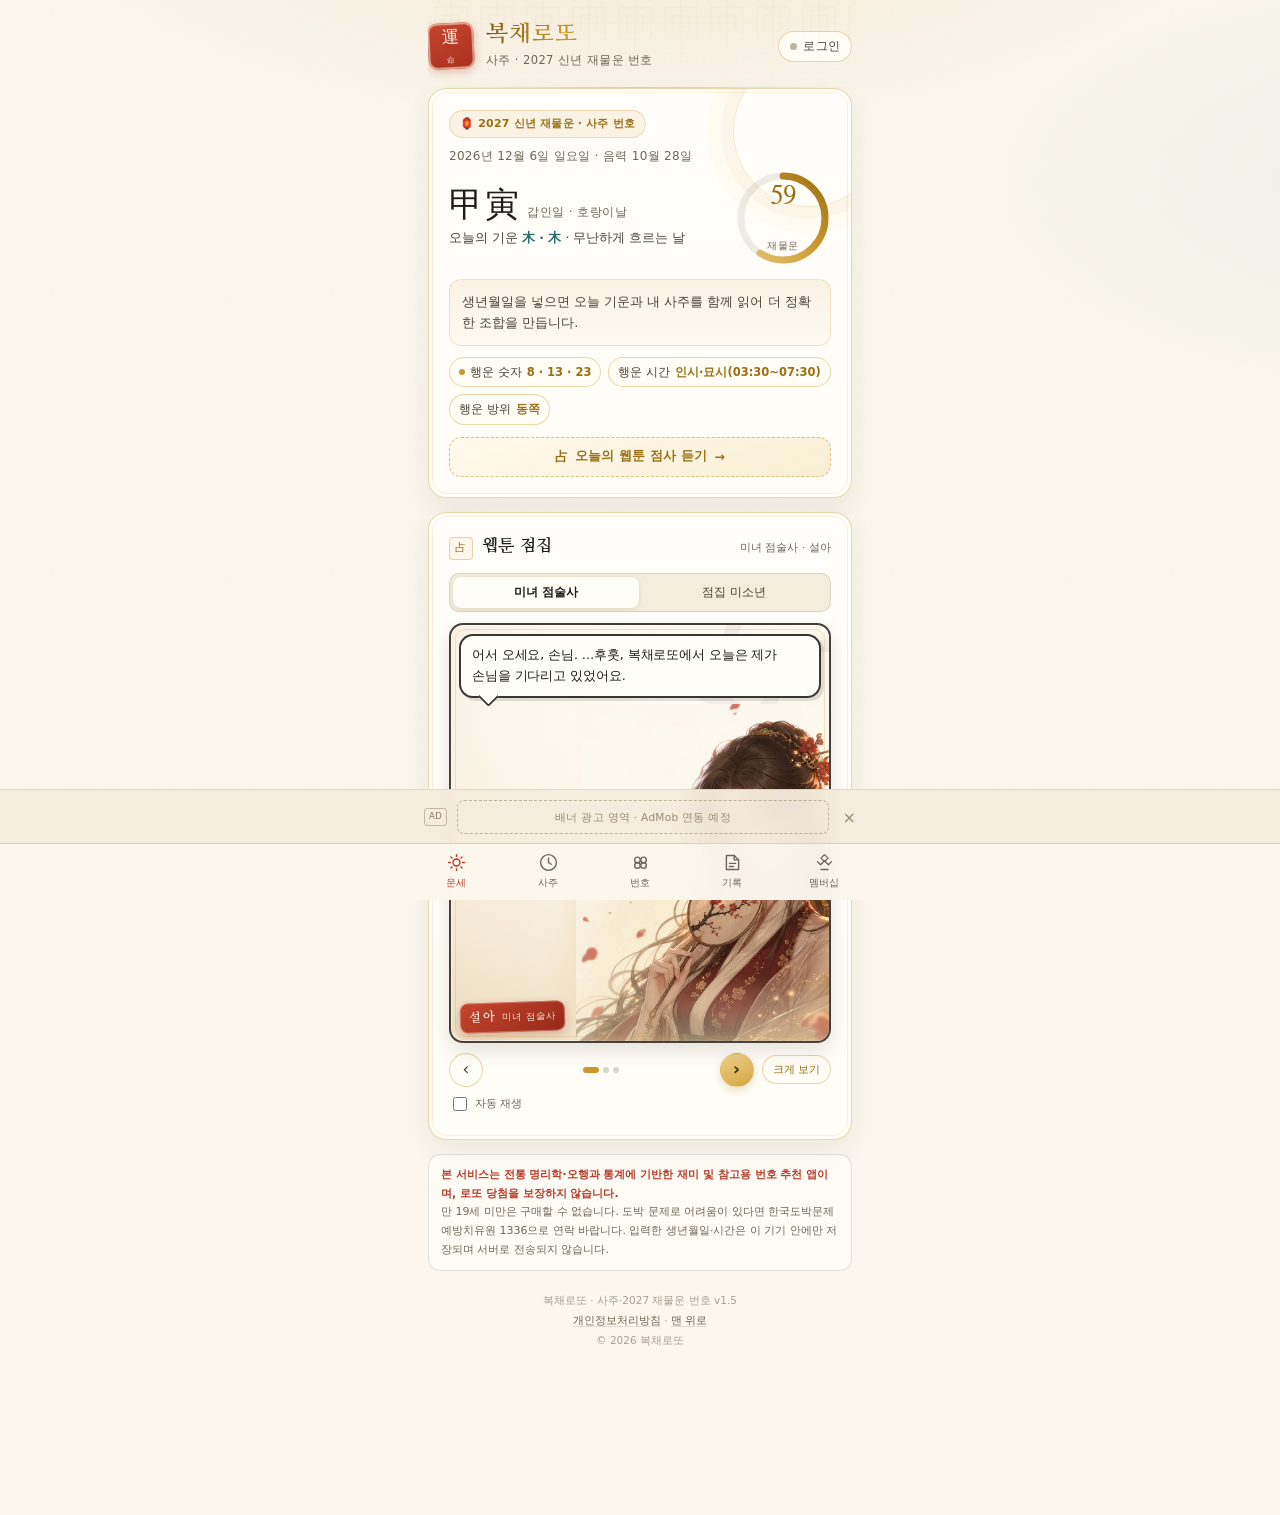
==== index.html @ 8d4333d8 "feat(ui): 카테고리 탭형 화면 전환으로 세로 길이 압축 — 사주 4분할·번호 3분할·멤버십 5분할, 자원 v15 - 하단 내비 5개 화면(운세·사주·번호·기록·멤버십)을 실" ====
<!doctype html>
<html lang="ko">
<head>
<meta charset="utf-8" />
<meta name="viewport" content="width=device-width, initial-scale=1, viewport-fit=cover" />
<meta name="theme-color" content="#1E1B18" />
<meta name="description" content="복채로또 - 사주와 2027 신년 재물운으로 로또 6/45 번호를 고르는 앱. 생년월일만 넣으면 웹툰 점술사가 오늘의 기운과 2027 정미년 재물운을 내 사주에 맞춰 풀어 주고, 무료로 시작해 월간·연간·VIP 멤버십으로 광고 없이 매일 황금 5조합과 심층 사주 리포트를 받아 볼 수 있습니다." />
<meta name="robots" content="index,follow" />
<meta property="og:title" content="복채로또 - 사주·2027 재물운 번호" />
<meta property="og:description" content="2027 신년 재물운과 내 사주로 고르는 6/45. 번호마다 이유가 있습니다." />
<meta property="og:type" content="website" />
<meta property="og:image" content="./icon-512.png" />
<title>복채로또 - 사주·2027 재물운 번호</title>
<link rel="manifest" href="./manifest.json" />
<link rel="icon" type="image/png" sizes="32x32" href="./favicon-32.png" />
<link rel="apple-touch-icon" href="./apple-touch-icon.png" />
<link rel="preconnect" href="https://fonts.googleapis.com" />
<link rel="preconnect" href="https://fonts.gstatic.com" crossorigin />
<link href="https://fonts.googleapis.com/css2?family=Nanum+Myeongjo:wght@400;700;800&family=Gowun+Batang:wght@400;700&display=swap" rel="stylesheet" />
<link rel="stylesheet" href="style.css?v=15" />
<link rel="stylesheet" href="webtoon.css?v=15" />
<style>
/* 인트로 스플래시 — 외부 CSS를 기다리지 않고 첫 페인트부터 화면을 덮도록 하는 최소 스타일 */
html.splashing { background-color: #100E0C; }
html.splashing, html.splashing body { overflow: hidden; }
#splash {
  position: fixed; inset: 0; z-index: 9999;
  display: grid; place-items: center; overflow: hidden;
  background:
    radial-gradient(120% 80% at 50% 6%, #2A2318 0%, rgba(42, 35, 24, 0) 60%),
    radial-gradient(100% 62% at 50% 104%, #1B1712 0%, rgba(27, 23, 18, 0) 72%),
    linear-gradient(180deg, #100E0C 0%, #171310 54%, #0B0A08 100%);
  color: #FBF7EE;
}
#splash.is-out { opacity: 0; visibility: hidden; }
#splash .sp-seal,
#splash .sp-title,
#splash .sp-rule,
#splash .sp-sub,
#splash .sp-hint { opacity: 0; }
</style>
</head>
<body>

<!-- ───── 인트로 스플래시 ───── -->
<div id="splash" class="splash" aria-hidden="true">
  <div class="sp-bg">
    <div class="sp-grain"></div>
    <div class="sp-moon"></div>
    <div class="sp-ring"></div>
    <div class="sp-sparks">
      <i style="--x:8%;--s:3px;--t:9.5s;--d:0s"></i>
      <i style="--x:17%;--s:2px;--t:12s;--d:2.4s"></i>
      <i style="--x:27%;--s:2.5px;--t:10.5s;--d:5.1s"></i>
      <i style="--x:39%;--s:2px;--t:13.5s;--d:1.2s"></i>
      <i style="--x:47%;--s:3.5px;--t:8.6s;--d:3.8s"></i>
      <i style="--x:56%;--s:2px;--t:11.4s;--d:6.4s"></i>
      <i style="--x:64%;--s:2.5px;--t:9s;--d:2s"></i>
      <i style="--x:72%;--s:3px;--t:12.6s;--d:4.6s"></i>
      <i style="--x:81%;--s:2px;--t:10s;--d:7.2s"></i>
      <i style="--x:89%;--s:3px;--t:13s;--d:1.8s"></i>
      <i style="--x:22%;--s:2px;--t:14s;--d:8.4s"></i>
      <i style="--x:93%;--s:2px;--t:11s;--d:5.7s"></i>
    </div>
    <div class="sp-frame"><b></b><b></b><b></b><b></b></div>
  </div>
  <div class="sp-core">
    <div class="sp-seal">運<small>命</small></div>
    <div class="sp-title">복채로또</div>
    <div class="sp-rule"><i></i><span>福</span><i></i></div>
    <p class="sp-sub">사주 · 2027 신년 재물운 번호</p>
    <p class="sp-hint">화면을 누르면 바로 시작합니다</p>
  </div>
</div>
<script>
/* 인트로 스플래시 제어 — 제목이 다 떠오른 뒤(1.9초) 부드럽게 걷히고, 탭하면 바로 건너뜁니다. */
(function () {
  var el = document.getElementById('splash');
  if (!el) return;
  var root = document.documentElement;
  root.classList.add('splashing');
  var done = false;

  function hide() {
    if (done) return;
    done = true;
    el.classList.add('is-out');
    root.classList.remove('splashing');
    setTimeout(function () {
      if (el.parentNode) el.parentNode.removeChild(el);
      root.classList.add('splash-done');
    }, 700);
  }

  // 제목·부제가 떠오르는 시간을 기다렸다가 자연스럽게 전환
  setTimeout(hide, 1900);
  // 탭 · 클릭 · 키 입력으로 즉시 건너뛰기
  el.addEventListener('click', hide);
  el.addEventListener('touchstart', hide, { passive: true });
  document.addEventListener('keydown', function (e) {
    if (e.key === 'Escape' || e.key === ' ' || e.key === 'Enter' || e.key === 'ArrowDown') hide();
  });
  // 뒤로 가기 복원(bFCache) 시에는 스플래시를 다시 보여 주지 않습니다.
  window.addEventListener('pageshow', function (e) { if (e.persisted) hide(); });
})();
</script>

<div class="wrap">
  <header class="topbar">
    <div class="brand">
      <div class="seal" aria-hidden="true">運<small>命</small></div>
      <div class="brand-text">
        <b>복채로또</b>
        <span>사주 · 2027 신년 재물운 번호</span>
      </div>
    </div>
    <button class="acct" id="acctBtn" type="button" aria-haspopup="dialog">
      <span class="acct-dot" id="acctDot" aria-hidden="true"></span>
      <span class="acct-label" id="acctLabel">로그인</span>
    </button>
  </header>

  <main>

  <div class="panel" data-panel="today" id="panel-today">
      <section id="today" class="card hero" aria-labelledby="today-title">
        <div class="hero-tag" id="heroTag">🏮 2027 신년 재물운 · 사주 번호</div>
        <div class="hero-date" id="todayDate">오늘의 기운</div>
        <h1 id="today-title" class="sr">오늘의 기운과 재물운</h1>
        <div class="hero-main">
          <div class="hero-gz">
            <div class="gz" id="todayGz">乙巳<small id="todayGzSub">을사일</small></div>
            <div class="gz-sub" id="todayElLine">오늘의 기운 <b>木 · 火</b></div>
          </div>
          <div class="gauge" aria-label="오늘의 재물운 점수">
            <svg width="96" height="96" viewBox="0 0 96 96" aria-hidden="true">
              <circle cx="48" cy="48" r="42" fill="none" stroke="rgba(30,27,24,.08)" stroke-width="7" />
              <circle id="gaugeArc" cx="48" cy="48" r="42" fill="none" stroke="url(#gaugeGold)" stroke-width="7"
                stroke-linecap="round" stroke-dasharray="264" stroke-dashoffset="264" />
              <defs>
                <linearGradient id="gaugeGold" x1="0" y1="0" x2="1" y2="1">
                  <stop offset="0%" stop-color="#E7C87A" />
                  <stop offset="55%" stop-color="#C9972C" />
                  <stop offset="100%" stop-color="#9A6F16" />
                </linearGradient>
              </defs>
            </svg>
            <div class="val"><b id="gaugeVal">--</b><span>재물운</span></div>
          </div>
        </div>
        <div class="hero-note" id="todayNote">생년월일을 넣으면 2027 신년 재물운과 오늘의 기운을 내 사주와 함께 읽어 드립니다.</div>
        <div class="hero-chips" id="todayChips"></div>
        <button type="button" class="wt-hero-btn" data-wt-open>
          <b>占</b> 오늘의 웹툰 점사 듣기 <span aria-hidden="true">→</span>
        </button>
      </section>

      <section id="webtoon" class="card wt-card" aria-labelledby="wt-title">
        <div class="card-head">
          <span class="hanja">占</span>
          <h2 id="wt-title">웹툰 점집</h2>
          <span class="right" id="wtRole">미녀 점술사 · 설아</span>
        </div>

        <div class="seg wt-seg" role="group" aria-label="점술사 캐릭터 선택">
          <button type="button" data-teller="male" class="on">미녀 점술사</button>
          <button type="button" data-teller="female">점집 미소년</button>
        </div>

        <div class="wt-stage" id="wtStage"></div>

        <div class="wt-ctl">
          <button type="button" class="wt-round" data-wt-prev aria-label="이전 대사">‹</button>
          <div class="wt-dots" id="wtDotsInline" aria-hidden="true"></div>
          <button type="button" class="wt-round wt-round-next" data-wt-next aria-label="다음 대사">›</button>
          <button type="button" class="wt-mini" data-wt-open>크게 보기</button>
        </div>
        <label class="wt-auto"><input type="checkbox" data-wt-auto id="wtAutoInline" /> 자동 재생</label>
        <div class="wt-cta" id="wtCtaInline" hidden></div>
      </section>

  </div>

  <div class="panel" data-panel="saju" id="panel-saju" hidden>
    <div class="catbar" data-tabgroup="saju" role="tablist" aria-label="사주 카테고리">
      <button type="button" role="tab" data-tab="mine" aria-selected="true" class="on">내 사주 팔자</button>
      <button type="button" role="tab" data-tab="year" data-view="total" aria-selected="false">2027 신년 총운</button>
      <button type="button" role="tab" data-tab="year" data-view="domains" aria-selected="false">분야별 운세</button>
      <button type="button" role="tab" data-tab="year" data-view="months" aria-selected="false">주의할 달</button>
    </div>
    <div class="tabpane" data-tabpane="saju:mine">
      <section id="saju" class="card" aria-labelledby="saju-title">
        <div class="card-head">
          <span class="hanja">四柱</span>
          <h2 id="saju-title">내 사주</h2>
          <span class="rule"></span>
        </div>

        <form id="sajuForm" autocomplete="off">
          <div class="field">
            <label>달력 기준</label>
            <div class="seg" id="calSeg" role="group" aria-label="양력 음력 선택">
              <button type="button" data-cal="solar" class="on">양력</button>
              <button type="button" data-cal="lunar">음력</button>
            </div>
          </div>
          <div class="field">
            <label>내 성별 <span class="opt">점술사 캐릭터</span></label>
            <div class="seg" role="group" aria-label="내 성별 선택">
              <button type="button" data-gender="male" class="on">남성</button>
              <button type="button" data-gender="female">여성</button>
            </div>
            <div class="hint">남성을 고르면 미녀 점술사가, 여성을 고르면 점집 미소년이 사주를 풀어 드립니다.</div>
          </div>
          <div class="field">
            <label for="birthDate">생년월일</label>
            <input type="date" id="birthDate" min="1900-01-01" max="2050-12-31" required />
            <div class="hint" id="calHint">양력(현재 달력) 기준으로 입력합니다.</div>
          </div>
          <div class="field" id="leapRow" hidden>
            <label class="chk"><input type="checkbox" id="leapChk" /> 윤달(閏月)생입니다</label>
          </div>
          <div class="field">
            <label for="birthHour">태어난 시간</label>
            <select id="birthHour"></select>
            <div class="hint">모르면 ‘모름’으로 두세요. 세 기둥(년·월·일)으로 계산합니다.</div>
          </div>
          <button type="submit" class="btn btn-primary" id="sajuSubmit">사주 보고 번호 받기</button>
        </form>

        <div id="sajuResult" hidden>
          <div class="pillars" id="pillars"></div>
          <div class="saju-summary" id="sajuSummary"></div>
          <div class="saju-badges" id="sajuBadges"></div>
          <div class="balance" id="sajuBalance"></div>
          <div class="btn-row" style="margin-top:14px">
            <button type="button" class="btn btn-ghost" id="sajuEdit">사주 다시 입력</button>
          </div>
        </div>
      </section>

    </div>
    <div class="tabpane" data-tabpane="saju:year" data-tabview="total" hidden>
      <section id="annual" class="card premium ny-card" aria-labelledby="annual-title">
        <div class="card-head">
          <span class="hanja">歲</span>
          <h2 id="annual-title">2027 신년 총운세 · 주의할 달</h2>
          <span class="right gate-tag" id="annualTag">복채 패스</span>
        </div>
        <div class="gate" id="annualBody"></div>
      </section>

    </div>
  </div>

  <div class="panel" data-panel="numbers" id="panel-numbers" hidden>
    <div class="catbar" data-tabgroup="numbers" role="tablist" aria-label="번호 카테고리">
      <button type="button" role="tab" data-tab="numbers" aria-selected="true" class="on">오늘의 번호</button>
      <button type="button" role="tab" data-tab="weekly" aria-selected="false">이번 주 5조합</button>
      <button type="button" role="tab" data-tab="wish" aria-selected="false">소원 부적</button>
    </div>
    <div class="tabpane" data-tabpane="numbers:numbers">
      <section id="numbers" class="card" aria-labelledby="numbers-title">
        <div class="card-head">
          <span class="hanja">番</span>
          <h2 id="numbers-title">오늘의 번호</h2>
          <span class="right" id="numbersFor">사주 미입력</span>
        </div>

        <div id="memberBar" class="member-bar" hidden></div>

        <div id="comboFree"></div>

        <div id="comboLock" class="lock" style="margin-top:12px">
          <div class="pouch" aria-hidden="true">🧧</div>
          <h3>황금 5조합 + 상세 사주 리포트</h3>
          <p>복채(짧은 광고 1회)를 내면<br />오늘의 다섯 조합과 사주 풀이가 열립니다.</p>
          <button type="button" class="btn btn-gold" id="unlockBtn">복채 보고 5조합 열기 <small>무료</small></button>
          <p class="tiny">광고는 3초 카운트다운으로 재생됩니다 · 하루 1회</p>
        </div>

        <div id="comboPaid" hidden></div>

        <p class="hint" style="margin-top:12px">번호는 사주·오늘 일진·최근 회차 통계로 매일 새로 계산됩니다. 같은 날에는 같은 조합이 나옵니다.</p>
      </section>

    </div>
    <div class="tabpane" data-tabpane="numbers:weekly" hidden>
      <section id="weekly" class="card weekly" aria-labelledby="weekly-title">
        <div class="card-head">
          <span class="hanja">週</span>
          <h2 id="weekly-title">이번 주 내 복채 5조합</h2>
          <span class="right" id="weeklyRound">복채 패스</span>
        </div>
        <div id="weeklyBody"></div>
      </section>

    </div>
    <div class="tabpane" data-tabpane="numbers:wish" hidden>
      <section id="wish" class="card wish-sec" aria-labelledby="wish-title">
        <div class="card-head">
          <span class="hanja">願</span>
          <h2 id="wish-title">3일 소원 부적·카드</h2>
          <span class="right" id="wishPrice">1건 10,000원</span>
        </div>
        <p class="hint" style="margin:0 0 10px">소원을 한 줄 적으면 사주·오행 기운을 담은 부적 카드를 만들어 드립니다. 사흘 동안 간직하고, 이루어지길 기원하세요.</p>
        <div class="field">
          <label for="wishInput">내 소원 <span class="opt">40자 이내</span></label>
          <input type="text" id="wishInput" maxlength="40" placeholder="예) 이번 달 복채로 가족 여행을 다녀오게 해 주세요" />
        </div>
        <div class="btn-row" style="margin-top:10px">
          <button type="button" class="btn btn-gold" id="wishMake">소원 부적·카드 만들기 <small>미리보기 무료</small></button>
        </div>
        <div id="wishOut" hidden>
          <div class="wish-stage">
            <canvas id="wishCanvas" width="1080" height="1440" aria-label="3일 소원 부적 카드"></canvas>
            <div class="wish-lock" id="wishLock">
              <span class="wish-lock-ico" aria-hidden="true">🔒</span>
              <p class="wish-teller" data-teller-line>미녀 점술사 설아 — 복채를 내야 부적에 힘이 생깁니다.</p>
              <button type="button" class="btn btn-gold" id="wishBuy">10,000원 복채 내고 소원 부적 소장하기</button>
              <p class="tiny">구독 요금제와 별개의 단건 상품 · 테스트 결제 (실제 청구 없음)</p>
            </div>
          </div>
          <div class="btn-row" style="margin-top:12px">
            <button type="button" class="btn btn-primary" id="wishSave" disabled>결제 후 저장할 수 있어요</button>
            <button type="button" class="btn btn-ghost" id="wishShare" hidden>공유하기</button>
          </div>
          <p class="tiny" id="wishHint">미리보기에는 워터마크가 들어갑니다 · 10,000원 결제 후 원본 저장·공유가 열립니다</p>
        </div>
      </section>

    </div>
  </div>

  <div class="panel" data-panel="saved" id="panel-saved" hidden>
      <section id="saved" class="card" aria-labelledby="saved-title">
        <div class="card-head">
          <span class="hanja">記</span>
          <h2 id="saved-title">내 번호 기록</h2>
          <span class="right" id="savedCount">0조합</span>
        </div>
        <div id="savedList"><div class="empty">마음에 드는 조합을 저장해 보세요. 저장한 번호는 최신 회차와 자동으로 대조합니다.</div></div>
        <div class="btn-row" style="margin-top:12px">
          <button type="button" class="btn btn-ghost" id="checkBtn">당첨 확인</button>
          <button type="button" class="btn btn-ghost" id="clearBtn">전체 삭제</button>
        </div>
        <p class="hint" id="savedLimitHint"></p>
      </section>

      <section id="draw" class="card" aria-labelledby="draw-title">
        <div class="card-head">
          <span class="hanja">當</span>
          <h2 id="draw-title">최신 당첨번호</h2>
          <span class="rule"></span>
        </div>
        <div id="latestDraw">
          <div class="empty">회차 정보를 불러오는 중입니다…</div>
        </div>
        <details class="past" id="pastWrap">
          <summary>지난 회차 보기</summary>
          <div id="pastList"></div>
        </details>
        <p class="hint" id="dataMeta">출처: 동행복권</p>
      </section>

  </div>

  <div class="panel" data-panel="membership" id="panel-membership" hidden>
    <div class="catbar" data-tabgroup="membership" role="tablist" aria-label="멤버십 카테고리">
      <button type="button" role="tab" data-tab="plans" aria-selected="true" class="on">요금제</button>
      <button type="button" role="tab" data-tab="ten" aria-selected="false">정밀 10조합</button>
      <button type="button" role="tab" data-tab="deep" aria-selected="false">심층 리포트</button>
      <button type="button" role="tab" data-tab="calendar" aria-selected="false">1년 캘린더</button>
      <button type="button" role="tab" data-tab="lucky" aria-selected="false">길일</button>
    </div>
    <div class="tabpane" data-tabpane="membership:plans">
      <section id="membership" class="card" aria-labelledby="membership-title">
        <div class="card-head">
          <span class="hanja">會</span>
          <h2 id="membership-title">멤버십 · 요금제</h2>
          <span class="right" id="tierNow">무료 회원</span>
        </div>

        <div class="beta-note">
          <b>베타 · 테스트 결제 모드</b>
          <p>지금은 실제로 청구되지 않는 체험 모드입니다. 버튼을 누르면 이 기기에서만 등급이 바뀌고, 모든 기능이 실제로 열립니다.
            정식 출시 시 Google Play 인앱 결제(Google Play Billing)와 계정 서버로 교체됩니다. ‘3일 소원 부적·카드’는 구독과 별도의 <b>1건 10,000원</b> 단건 결제입니다.</p>
        </div>

        <div class="plans" id="planList"></div>

        <details class="terms" id="termsBox">
          <summary>결제 · 자동갱신 · 해지 · 환불 조건</summary>
          <ul>
            <li><b>요금</b> — 월간 <b>복채 패스 6,900원</b>(1개월 자동갱신) / 연간 <b>1년 패스 59,000원</b>(12개월, 월 4,917원꼴 · 약 29% 할인) / VIP <b>황금 사주 패스</b> 월 12,900원 또는 평생 89,000원(1회 결제). 부가세 포함 금액입니다.</li>
            <li><b>매주 복채 5조합</b> — 복채 패스 이상 회원에게는 매주 토요일 추첨 회차 기준 <b>복채 5조합</b>이 자동 발급되어 회차별 보관함에 저장됩니다. VIP는 정밀 10조합까지 매주 발급됩니다.</li>
            <li><b>단건 상품</b> — ‘3일 소원 부적·카드’는 구독 요금제와 별개의 <b>1건 10,000원</b> 상품이며, 결제 즉시 이미지가 제공되는 디지털 콘텐츠로 제공 시작 후 청약철회가 제한될 수 있습니다.</li>
            <li><b>자동갱신</b> — 다음 결제 예정일 <b>24시간 전까지</b> 해지하면 다음 회차 금액이 청구되지 않습니다. 해지 후에도 이미 결제한 기간의 만료일까지는 그대로 이용할 수 있습니다.</li>
            <li><b>청약철회</b> — 결제 후 7일 이내에 콘텐츠를 이용하지 않았다면 청약철회(전액 환불)할 수 있습니다. 다만 황금 5조합·심층 리포트 등 <b>디지털 콘텐츠 열람을 시작한 뒤에는 청약철회가 제한</b>될 수 있습니다(전자상거래법 제17조 제2항).</li>
            <li><b>환불</b> — 중도 해지 시 이용하지 않은 잔여 기간에 대해 관련 법령과 스토어 정책에 따라 환불을 검토합니다. 단순 변심에 의한 부분 환불은 제한될 수 있습니다.</li>
            <li><b>스토어 결제</b> — Google Play에서 결제하는 경우 Google Play의 환불·해지 정책이 함께 적용되며, 해지는 Google Play 구독 메뉴에서도 가능합니다.</li>
            <li><b>가격 변경</b> — 요금이 바뀌면 최소 30일 전에 앱과 이 화면에서 알립니다.</li>
          </ul>
        </details>

        <div class="btn-row" style="margin-top:12px">
          <button type="button" class="btn btn-ghost" id="myPageBtn">내 정보 · 구독 관리</button>
        </div>
      </section>

    </div>
    <div class="tabpane" data-tabpane="membership:ten" hidden>
      <section id="tencombos" class="card premium" aria-labelledby="ten-title">
        <div class="card-head">
          <span class="hanja">十</span>
          <h2 id="ten-title">이번 주 VIP 정밀 10조합</h2>
          <span class="right gate-tag" id="tenTag">VIP</span>
        </div>
        <div class="gate" id="tenBody"></div>
      </section>

    </div>
    <div class="tabpane" data-tabpane="membership:deep" hidden>
      <section id="deep" class="card premium" aria-labelledby="deep-title">
        <div class="card-head">
          <span class="hanja">命</span>
          <h2 id="deep-title">1:1 사주 오행 심층 리포트</h2>
          <span class="right gate-tag" id="deepTag">VIP</span>
        </div>
        <div class="gate" id="deepBody"></div>
      </section>

    </div>
    <div class="tabpane" data-tabpane="membership:calendar" hidden>
      <section id="calendar" class="card premium" aria-labelledby="cal-title">
        <div class="card-head">
          <span class="hanja">運</span>
          <h2 id="cal-title">1년 대운 · 월별 재물운</h2>
          <span class="right gate-tag" id="calTag">연간</span>
        </div>
        <div class="gate" id="calBody"></div>
      </section>

    </div>
    <div class="tabpane" data-tabpane="membership:lucky" hidden>
      <section id="lucky" class="card premium" aria-labelledby="lucky-title">
        <div class="card-head">
          <span class="hanja">吉</span>
          <h2 id="lucky-title">명당 기운 길일</h2>
          <span class="right gate-tag" id="luckyTag">VIP</span>
        </div>
        <div class="gate" id="luckyBody"></div>
      </section>

    </div>
  </div>

    <div class="disclaimer">
      <b>본 서비스는 전통 명리학·오행과 통계에 기반한 재미 및 참고용 번호 추천 앱이며, 로또 당첨을 보장하지 않습니다.</b><br />
      만 19세 미만은 구매할 수 없습니다. 도박 문제로 어려움이 있다면 한국도박문제예방치유원 1336으로 연락 바랍니다. 입력한 생년월일·시간은 이 기기 안에만 저장되며 서버로 전송되지 않습니다.
    </div>

    <footer class="foot">
      복채로또 · 사주·2027 재물운 번호 v1.5<br />
      <a href="./privacy.html">개인정보처리방침</a> · <a href="#today">맨 위로</a><br />
      © 2026 복채로또
    </footer>
  </main>
</div>

<!-- 하단 배너 광고 자리 -->
<div class="adbar" id="adbar">
  <div class="adbar-inner">
    <span class="ad-badge">AD</span>
    <div class="ad-slot">배너 광고 영역 · AdMob 연동 예정</div>
    <button class="ad-close" id="adClose" aria-label="광고 영역 닫기">×</button>
  </div>
</div>

<!-- 하단 내비 -->
<nav class="nav" aria-label="주요 메뉴">
  <div class="nav-inner">
    <a href="#today" class="on" data-target="today">
      <svg viewBox="0 0 24 24" aria-hidden="true"><path d="M12 3v2M12 19v2M3 12h2M19 12h2M5.6 5.6l1.4 1.4M17 17l1.4 1.4M18.4 5.6L17 7M7 17l-1.4 1.4"/><circle cx="12" cy="12" r="4"/></svg>
      운세
    </a>
    <a href="#saju" data-target="saju">
      <svg viewBox="0 0 24 24" aria-hidden="true"><circle cx="12" cy="12" r="9"/><path d="M12 7v5l3 2"/></svg>
      사주
    </a>
    <a href="#numbers" data-target="numbers">
      <svg viewBox="0 0 24 24" aria-hidden="true"><circle cx="8.5" cy="9" r="3.2"/><circle cx="15.5" cy="9" r="3.2"/><circle cx="8.5" cy="15.5" r="3.2"/><circle cx="15.5" cy="15.5" r="3.2"/></svg>
      번호
    </a>
    <a href="#saved" data-target="saved">
      <svg viewBox="0 0 24 24" aria-hidden="true"><path d="M5 4h9l5 5v11H5z"/><path d="M14 4v5h5M8.5 13h7M8.5 16.5h4.5"/></svg>
      기록
    </a>
    <a href="#membership" data-target="membership">
      <svg viewBox="0 0 24 24" aria-hidden="true"><path d="M12 3l4 4-4 4-4-4z"/><path d="M4 11l3.5 3.5L12 10l4.5 4.5L20 11"/><path d="M8 20h8"/></svg>
      멤버십
    </a>
  </div>
</nav>

<!-- 보상형 광고 모달 -->
<div class="modal-back" id="adModal" role="dialog" aria-modal="true" aria-labelledby="adTitle">
  <div class="modal">
    <div class="seal seal-mini" aria-hidden="true" style="margin:0 auto 8px">福</div>
    <h3 id="adTitle">복채를 받는 중</h3>
    <p id="adDesc">짧은 광고가 끝나면 오늘의 황금 5조합과 상세 사주 리포트가 열립니다.</p>
    <div class="countdown" id="adCount">
      <svg viewBox="0 0 92 92" aria-hidden="true">
        <circle cx="46" cy="46" r="41" fill="none" stroke="rgba(30,27,24,.09)" stroke-width="6" />
        <circle id="adArc" cx="46" cy="46" r="41" fill="none" stroke="#C9972C" stroke-width="6"
          stroke-linecap="round" stroke-dasharray="258" stroke-dashoffset="0" />
      </svg>
      <b id="adSec">3</b>
    </div>
    <button type="button" class="btn btn-gold" id="adDone" disabled>광고 시청 중…</button>
    <button type="button" class="btn btn-ghost" id="adCancel" style="margin-top:8px">닫기</button>
    <p class="tiny">웹 데모용 모의 광고입니다. 앱 출시 시 AdMob 보상형 광고로 교체됩니다.</p>
  </div>
</div>

<!-- 웹툰 점사 컷신 (크게 보기) -->
<div class="modal-back cut-back" id="cutModal" role="dialog" aria-modal="true" aria-labelledby="cutTitle">
  <div class="cut-sheet">
    <div class="cut-top">
      <span class="cut-badge" aria-hidden="true">占</span>
      <div class="cut-title">
        <b id="cutTitle">오늘의 점사</b>
        <span id="cutRole">미녀 점술사 · 설아</span>
      </div>
      <button type="button" class="cut-x" data-wt-close aria-label="점사 닫기">×</button>
    </div>

    <div class="wt-stage cut-stage" id="cutStage"></div>

    <div class="cut-bar">
      <div class="seg cut-seg" role="group" aria-label="점술사 캐릭터 선택">
        <button type="button" data-teller="male" class="on">미녀 점술사</button>
        <button type="button" data-teller="female">점집 미소년</button>
      </div>
      <div class="wt-ctl">
        <button type="button" class="wt-round" data-wt-prev aria-label="이전 대사">‹</button>
        <div class="wt-dots" id="cutDots"></div>
        <button type="button" class="wt-round wt-round-next" data-wt-next aria-label="다음 대사">›</button>
      </div>
      <label class="wt-auto"><input type="checkbox" id="cutAuto" data-wt-auto /> 자동 재생</label>
      <div class="wt-cta" id="cutCta" hidden></div>
      <p class="wt-note">재미로 보는 사주 점사입니다 · 당첨을 보장하지 않아요</p>
    </div>
  </div>
</div>

<!-- 회원가입 · 로그인 모달 -->
<div class="modal-back" id="authModal" role="dialog" aria-modal="true" aria-labelledby="authTitle">
  <div class="modal modal-tall">
    <button type="button" class="modal-x" data-close="authModal" aria-label="닫기">×</button>
    <div class="seal seal-mini" aria-hidden="true">會</div>
    <h3 id="authTitle">회원가입 · 로그인</h3>
    <p class="tiny beta-line">베타 테스트 계정입니다. 계정 정보는 이 기기(브라우저)에만 저장되고 실제 본인인증·서버 전송은 없습니다.</p>

    <div class="tabs" id="authTabs" role="tablist">
      <button type="button" data-auth-tab="login" class="on" role="tab">로그인</button>
      <button type="button" data-auth-tab="signup" role="tab">회원가입</button>
    </div>

    <form id="loginForm" class="auth-form" autocomplete="on">
      <div class="field">
        <label for="loginEmail">이메일</label>
        <input type="email" id="loginEmail" autocomplete="username" placeholder="you@example.com" required />
      </div>
      <div class="field">
        <label for="loginPass">비밀번호</label>
        <input type="password" id="loginPass" autocomplete="current-password" placeholder="6자 이상" minlength="6" required />
      </div>
      <p class="form-err" id="loginErr" hidden></p>
      <button class="btn btn-primary" type="submit">로그인</button>
    </form>

    <form id="signupForm" class="auth-form" autocomplete="on" hidden>
      <div class="field">
        <label for="suNick">닉네임</label>
        <input type="text" id="suNick" maxlength="16" placeholder="예) 원철" required />
      </div>
      <div class="field">
        <label for="suEmail">이메일</label>
        <input type="email" id="suEmail" autocomplete="username" placeholder="you@example.com" required />
      </div>
      <div class="field">
        <label for="suPass">비밀번호</label>
        <input type="password" id="suPass" autocomplete="new-password" placeholder="6자 이상" minlength="6" required />
      </div>
      <div class="field">
        <label for="suBirth">생년월일 <span class="opt">선택 · 사주 연동</span></label>
        <input type="date" id="suBirth" min="1900-01-01" max="2050-12-31" />
      </div>
      <label class="chk"><input type="checkbox" id="suLink" checked /> 입력한 생년월일을 내 사주에 연결</label>
      <label class="chk"><input type="checkbox" id="suAgree" required /> <span>[필수] 이용약관 및 개인정보 수집·이용에 동의합니다 (기기 내 저장)</span></label>
      <p class="form-err" id="signupErr" hidden></p>
      <button class="btn btn-primary" type="submit">회원가입</button>
    </form>

    <div class="or"><span>또는</span></div>
    <div class="social">
      <button type="button" class="sns google" data-social="google">
        <svg viewBox="0 0 24 24" aria-hidden="true"><path fill="#4285F4" d="M21.6 12.2c0-.7-.1-1.4-.2-2H12v3.9h5.4a4.6 4.6 0 0 1-2 3v2.5h3.2c1.9-1.7 3-4.3 3-7.4z"/><path fill="#34A853" d="M12 22c2.7 0 5-.9 6.6-2.4l-3.2-2.5c-.9.6-2 1-3.4 1-2.6 0-4.8-1.7-5.6-4.1H3.1v2.6A10 10 0 0 0 12 22z"/><path fill="#FBBC05" d="M6.4 14a6 6 0 0 1 0-3.8V7.6H3.1a10 10 0 0 0 0 9l3.3-2.6z"/><path fill="#EA4335" d="M12 6.1c1.5 0 2.8.5 3.8 1.5l2.8-2.8A10 10 0 0 0 3.1 7.6L6.4 10c.8-2.3 3-3.9 5.6-3.9z"/></svg>
        Google로 계속
      </button>
      <button type="button" class="sns kakao" data-social="kakao">
        <svg viewBox="0 0 24 24" aria-hidden="true"><path fill="#3A1D1D" d="M12 3.5c-4.7 0-8.5 3-8.5 6.7 0 2.4 1.6 4.5 4 5.7l-1 3.6c-.1.4.3.7.7.5l4.1-2.6c.2 0 .5.1.7.1 4.7 0 8.5-3 8.5-6.7S16.7 3.5 12 3.5z"/></svg>
        카카오로 계속
      </button>
    </div>
    <p class="tiny">소셜 로그인은 데모에서 <b>원클릭 테스트 계정</b>으로 동작합니다. 실제 연동 시 각 사업자 OAuth로 교체됩니다.</p>
  </div>
</div>

<!-- 내 정보(마이페이지) 모달 -->
<div class="modal-back" id="myModal" role="dialog" aria-modal="true" aria-labelledby="myTitle">
  <div class="modal modal-tall">
    <button type="button" class="modal-x" data-close="myModal" aria-label="닫기">×</button>
    <h3 id="myTitle">내 정보</h3>
    <div id="myBody"></div>
  </div>
</div>

<!-- 체험 결제 확인 모달 -->
<div class="modal-back" id="payModal" role="dialog" aria-modal="true" aria-labelledby="payTitle">
  <div class="modal">
    <button type="button" class="modal-x" data-close="payModal" aria-label="닫기">×</button>
    <h3 id="payTitle">체험 결제</h3>
    <div id="payBody"></div>
  </div>
</div>

<div class="toast" id="toast" role="status" aria-live="polite"></div>

<script src="lunar.js?v=15"></script>
<script src="saju.js?v=15"></script>
<script src="account.js?v=15"></script>
<script src="premium.js?v=15"></script>
<script src="webtoon.js?v=15"></script>
<script src="wish.js?v=15"></script>
<script src="app.js?v=15"></script>
</body>
</html>
---- webtoon.css ----
/*! webtoon.css — 복채로또 '웹툰 점집' 컷신 */

/* ───── 본문 카드 ───── */
.wt-card { overflow: hidden; }
.wt-seg { margin: 0 0 11px; display: flex; }
.wt-seg button { flex: 1; padding: 7px 8px; font-size: 12px; }

.wt-hero-btn {
  margin-top: 12px; width: 100%; cursor: pointer;
  display: flex; align-items: center; justify-content: center; gap: 7px;
  border: 1px dashed rgba(201, 151, 44, .55); border-radius: 12px;
  background: linear-gradient(160deg, rgba(255, 250, 236, .95), rgba(248, 236, 206, .9));
  color: var(--gold-d); font-size: 12.5px; font-weight: 600; letter-spacing: .2px;
  padding: 10px 12px;
}
.wt-hero-btn b { font-family: var(--serif); font-size: 13px; }
.wt-hero-btn:active { transform: translateY(1px); }

/* ───── 웹툰 컷(무대) ───── */
.wt-stage {
  position: relative; isolation: isolate; overflow: hidden;
  aspect-ratio: 1 / 1.1; width: 100%;
  border: 2px solid rgba(30, 27, 24, .82);
  border-radius: 14px;
  background:
    radial-gradient(120% 80% at 62% 20%, #FFFDF6 0%, #FDF8EC 42%, #F8EFDC 72%, #F1E3C8 100%);
  box-shadow: inset 0 0 0 1px rgba(255, 255, 255, .55), 0 8px 20px rgba(60, 45, 20, .13);
  cursor: pointer;
  -webkit-tap-highlight-color: transparent;
}
.wt-stage::after { /* 컷 테두리 안쪽 이중선 */
  content: ""; position: absolute; inset: 4px; border-radius: 10px;
  border: 1px solid rgba(201, 151, 44, .22); pointer-events: none; z-index: 6;
}

.wt-scene { position: absolute; inset: 0; z-index: 1; }
.wt-scene::before { /* 한지 결 */
  content: ""; position: absolute; inset: 0;
  background-image: url("data:image/svg+xml;utf8,<svg xmlns='http://www.w3.org/2000/svg' width='120' height='120'><filter id='n'><feTurbulence type='fractalNoise' baseFrequency='0.85' numOctaves='2' stitchTiles='stitch'/><feColorMatrix type='saturate' values='0'/></filter><rect width='120' height='120' filter='url(%23n)' opacity='0.05'/></svg>");
  mix-blend-mode: multiply;
}
.wt-halo {
  position: absolute; left: 30%; right: -14%; top: 16%; bottom: -10%;
  border-radius: 50%;
  background: radial-gradient(circle at 58% 60%, rgba(240, 211, 140, .55), rgba(231, 200, 122, .18) 46%, rgba(231, 200, 122, 0) 70%);
  filter: blur(2px);
  animation: wtGlow 5.2s ease-in-out infinite;
}
.wt-glyph { /* 뒤에 흐릿하게 깔리는 한자 */
  position: absolute; right: -6%; top: -8%;
  font-family: var(--serif); font-size: 190px; line-height: 1;
  color: rgba(30, 27, 24, .05); letter-spacing: 4px; pointer-events: none;
  -webkit-user-select: none; user-select: none;
}

.wt-sparks { position: absolute; inset: 0; overflow: hidden; }
.wt-spark {
  position: absolute; bottom: -12px; width: 6px; height: 6px; border-radius: 50%;
  background: radial-gradient(circle, #FFFAE8 0%, #EFD397 42%, rgba(201, 151, 44, 0) 72%);
  box-shadow: 0 0 9px rgba(231, 200, 122, .9);
  opacity: 0;
  animation: wtRise var(--d, 5s) linear var(--dl, 0s) infinite;
}

/* 캐릭터 */
.wt-char {
  position: absolute; right: -9%; bottom: -7%; width: 79%; height: 88%; z-index: 2;
  display: flex; align-items: flex-end; justify-content: center;
  transform-origin: 50% 92%; pointer-events: none;
  animation: wtFloat 7s ease-in-out infinite;
}
.wt-char img {
  width: 100%; height: 100%; object-fit: contain; object-position: bottom center;
  mix-blend-mode: multiply;
  opacity: 0; transition: opacity .7s ease;
  transform-origin: 50% 100%;
  animation: wtBreathe 5.4s ease-in-out infinite;
  -webkit-mask-image: linear-gradient(180deg, #000 0%, #000 74%, rgba(0, 0, 0, .55) 90%, transparent 100%);
  mask-image: linear-gradient(180deg, #000 0%, #000 74%, rgba(0, 0, 0, .55) 90%, transparent 100%);
  -webkit-user-drag: none;
}
.wt-char img.in { opacity: 1; }
.wt-aura {
  position: absolute; left: -4%; right: -4%; bottom: -6%; height: 78%;
  border-radius: 50%;
  background: radial-gradient(circle at 55% 62%, rgba(255, 246, 214, .85), rgba(231, 200, 122, .22) 52%, rgba(231, 200, 122, 0) 74%);
  filter: blur(6px); z-index: -1;
  animation: wtGlow 4.6s ease-in-out infinite;
}
.wt-stage.typing .wt-char { animation-duration: 3.8s; }

/* 이름 패 */
.wt-plate {
  position: absolute; left: 9px; bottom: 9px; z-index: 5;
  display: inline-flex; align-items: baseline; gap: 6px;
  padding: 5px 9px; border-radius: 8px;
  background: linear-gradient(150deg, #C6452F, #96291A);
  color: #FFF3E2;
  box-shadow: 0 3px 9px rgba(150, 40, 25, .3), inset 0 0 0 1px rgba(255, 236, 214, .35);
  transform: rotate(-2deg);
}
.wt-plate b { font-family: var(--serif); font-size: 12.5px; letter-spacing: 1.5px; }
.wt-plate span { font-size: 9.5px; letter-spacing: .2px; opacity: .88; }

/* 말풍선 */
.wt-bubbles {
  position: absolute; left: 8px; right: 8px; top: 9px; z-index: 4;
  display: flex; flex-direction: column; gap: 7px;
  pointer-events: none;
}
.wt-bubble {
  position: relative;
  background: #FFFDF7;
  border: 2px solid rgba(30, 27, 24, .88);
  border-radius: 14px;
  padding: 9px 11px 10px;
  box-shadow: 3px 3px 0 rgba(30, 27, 24, .13);
  max-width: 100%;
}
.wt-bubble p { margin: 0; font-size: 12.5px; line-height: 1.64; color: var(--meok); letter-spacing: -.1px; word-break: keep-all; }
.wt-bubble.live::after {
  content: ""; position: absolute; left: 20px; bottom: -8px;
  width: 13px; height: 13px; background: #FFFDF7;
  border-right: 2px solid rgba(30, 27, 24, .88);
  border-bottom: 2px solid rgba(30, 27, 24, .88);
  border-bottom-right-radius: 3px;
  transform: rotate(45deg);
}
.wt-bubble.old { opacity: .5; box-shadow: 2px 2px 0 rgba(30, 27, 24, .1); }
.wt-bubble.old p {
  white-space: nowrap; overflow: hidden; text-overflow: ellipsis;
  font-size: 11.5px; line-height: 1.5; color: var(--meok-2);
}
.wt-bubble.pop { animation: wtPop .44s cubic-bezier(.2, .9, .3, 1.25) both; }
.wt-caret {
  display: inline-block; width: 2px; height: 1em; margin-left: 2px; vertical-align: -2px;
  background: var(--gold-d); animation: wtCaret 1s steps(2, end) infinite;
}
.wt-stage:not(.typing) .wt-caret { display: none; }

/* 조작 */
.wt-ctl { display: flex; align-items: center; gap: 8px; margin-top: 10px; }
.wt-round {
  width: 34px; height: 34px; flex: 0 0 34px; border-radius: 50%;
  display: grid; place-items: center;
  border: 1px solid var(--line-gold); background: #FFFDF7; color: var(--meok-2);
  font-size: 17px; line-height: 1; cursor: pointer;
}
.wt-round-next {
  border-color: transparent; color: #3A2A08; font-weight: 700;
  background: linear-gradient(160deg, #F0D38C, #D3A542);
  box-shadow: 0 4px 10px rgba(160, 118, 30, .2);
}
.wt-dots { flex: 1; display: flex; gap: 4px; justify-content: center; flex-wrap: wrap; }
.wt-dot {
  width: 6px; height: 6px; border-radius: 99px; border: 0; padding: 0;
  background: rgba(30, 27, 24, .18); cursor: pointer; transition: width .2s, background .2s;
}
.wt-dot.on { width: 16px; background: var(--gold); }
.wt-mini {
  border: 1px solid var(--line-gold); border-radius: 999px; white-space: nowrap;
  background: rgba(255, 253, 246, .9); color: var(--gold-d);
  font-size: 11px; padding: 6px 10px; cursor: pointer;
}
.wt-auto {
  display: inline-flex; align-items: center; gap: 5px; margin-top: 7px;
  font-size: 10.5px; color: var(--meok-3); cursor: pointer;
}
.wt-auto input { width: 14px; height: 14px; accent-color: var(--gold); }

/* 안내(회원가입·요금제) 박스 */
.wt-cta { margin-top: 10px; }
.wt-cta[hidden] { display: none; }
.wt-cta-box {
  border: 1px solid rgba(201, 151, 44, .45); border-radius: 14px; padding: 10px;
  background: linear-gradient(160deg, rgba(255, 250, 234, .98), rgba(249, 235, 202, .95));
  box-shadow: 0 7px 18px rgba(160, 118, 30, .13);
  animation: wtCtaIn .45s cubic-bezier(.2, .9, .3, 1) both;
}
.wt-cta-btns { display: grid; gap: 7px; }
.wt-cta-box .btn { padding: 11px 12px; font-size: 13px; }
.wt-cta-note { margin: 7px 0 0; font-size: 10px; color: var(--meok-3); text-align: center; }

/* ───── 크게 보기(컷신) ───── */
.cut-back { padding: 0; align-items: flex-end; justify-content: center; }
.cut-sheet {
  display: flex; flex-direction: column;
  width: 100%; max-width: 460px; height: min(94vh, 820px);
  border: 1px solid rgba(201, 151, 44, .5); border-bottom: 0;
  border-radius: 20px 20px 0 0;
  background: linear-gradient(180deg, #FFFDF6, #F7EEDB);
  box-shadow: 0 -14px 44px rgba(20, 15, 5, .38);
  overflow-y: auto; overscroll-behavior: contain;
  animation: cutUp .34s cubic-bezier(.2, .8, .25, 1) both;
}
.cut-top {
  display: flex; align-items: center; gap: 9px;
  padding: 12px 14px 10px;
  border-bottom: 1px dashed rgba(201, 151, 44, .35);
}
.cut-badge {
  width: 30px; height: 30px; flex: 0 0 30px; border-radius: 8px;
  display: grid; place-items: center;
  font-family: var(--serif); font-size: 14px; color: #FFF3E2;
  background: linear-gradient(150deg, #C6452F, #96291A);
  box-shadow: inset 0 0 0 1px rgba(255, 236, 214, .4);
}
.cut-title { min-width: 0; }
.cut-title b { display: block; font-family: var(--serif); font-size: 15px; letter-spacing: .3px; }
.cut-title span { display: block; font-size: 10.5px; color: var(--meok-3); }
.cut-x {
  margin-left: auto; border: 0; background: none; cursor: pointer;
  font-size: 22px; line-height: 1; color: var(--meok-3); padding: 2px 6px;
}
.cut-stage { flex: 1; min-height: 230px; height: auto; aspect-ratio: auto; margin: 10px 12px 0; }
.cut-bar { padding: 0 12px 13px; display: flex; flex-direction: column; }
.cut-bar .wt-auto { align-self: flex-start; }
.cut-seg { margin: 10px 0 0; display: flex; }
.cut-seg button { flex: 1; font-size: 11.5px; padding: 6px 6px; }
.wt-note { margin: 8px 0 0; font-size: 9.5px; color: var(--meok-3); text-align: center; letter-spacing: .1px; }
.cut-stage .wt-bubble p { font-size: 13px; line-height: 1.68; }

/* ───── 움직임 ───── */
@keyframes wtFloat {
  0%, 100% { transform: translateY(0) rotate(0deg); }
  50% { transform: translateY(-7px) rotate(-.5deg); }
}
@keyframes wtBreathe {
  0%, 100% { transform: scale(1); }
  50% { transform: scale(1.014); }
}
@keyframes wtGlow {
  0%, 100% { opacity: .55; }
  50% { opacity: .95; }
}
@keyframes wtRise {
  0% { transform: translateY(0) scale(calc(var(--s, 1) * .5)); opacity: 0; }
  12% { opacity: .95; }
  70% { opacity: .65; }
  100% { transform: translateY(-330px) scale(var(--s, 1)); opacity: 0; }
}
@keyframes wtPop {
  from { opacity: 0; transform: translateY(12px) scale(.93) rotate(-.7deg); }
  to { opacity: 1; transform: none; }
}
@keyframes wtCaret { 0%, 49% { opacity: 1; } 50%, 100% { opacity: 0; } }
@keyframes wtCtaIn {
  from { opacity: 0; transform: translateY(9px); }
  to { opacity: 1; transform: none; }
}
@keyframes cutUp {
  from { opacity: 0; transform: translateY(26px); }
  to { opacity: 1; transform: none; }
}

@media (max-width: 360px) {
  .wt-bubble p { font-size: 12px; }
  .wt-char { width: 84%; }
  .wt-mini { display: none; }
}
@media (prefers-reduced-motion: reduce) {
  .wt-char, .wt-char img, .wt-aura, .wt-halo { animation: none !important; }
}
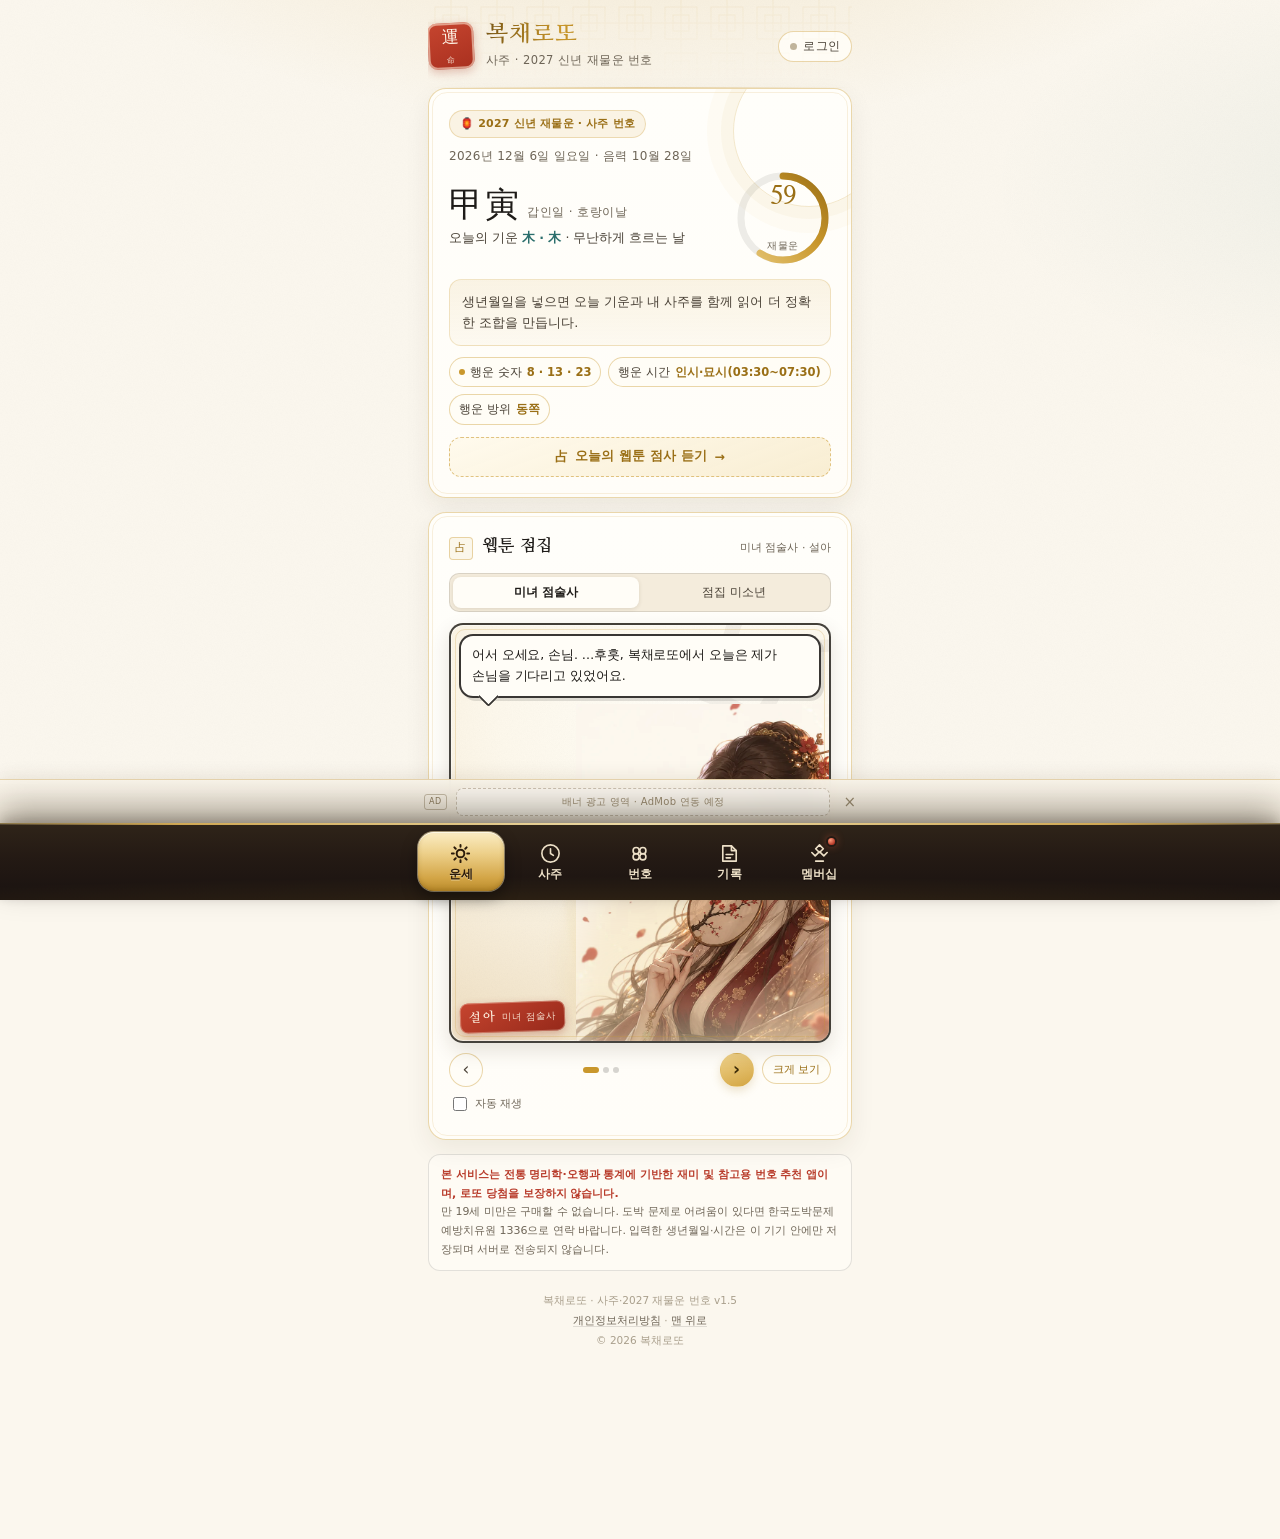
==== commit e01357b2: "feat(ui): 하단 내비 먹빛 옻칠 바·금박 선택 탭으로 부각, 광고 배너 분리 — 자원 v16" ====
--- a/index.html
+++ b/index.html
@@ -17,8 +17,8 @@
 <link rel="preconnect" href="https://fonts.googleapis.com" />
 <link rel="preconnect" href="https://fonts.gstatic.com" crossorigin />
 <link href="https://fonts.googleapis.com/css2?family=Nanum+Myeongjo:wght@400;700;800&family=Gowun+Batang:wght@400;700&display=swap" rel="stylesheet" />
-<link rel="stylesheet" href="style.css?v=15" />
-<link rel="stylesheet" href="webtoon.css?v=15" />
+<link rel="stylesheet" href="style.css?v=16" />
+<link rel="stylesheet" href="webtoon.css?v=16" />
 <style>
 /* 인트로 스플래시 — 외부 CSS를 기다리지 않고 첫 페인트부터 화면을 덮도록 하는 최소 스타일 */
 html.splashing { background-color: #100E0C; }
@@ -638,12 +638,12 @@
 
 <div class="toast" id="toast" role="status" aria-live="polite"></div>
 
-<script src="lunar.js?v=15"></script>
-<script src="saju.js?v=15"></script>
-<script src="account.js?v=15"></script>
-<script src="premium.js?v=15"></script>
-<script src="webtoon.js?v=15"></script>
-<script src="wish.js?v=15"></script>
-<script src="app.js?v=15"></script>
+<script src="lunar.js?v=16"></script>
+<script src="saju.js?v=16"></script>
+<script src="account.js?v=16"></script>
+<script src="premium.js?v=16"></script>
+<script src="webtoon.js?v=16"></script>
+<script src="wish.js?v=16"></script>
+<script src="app.js?v=16"></script>
 </body>
 </html>
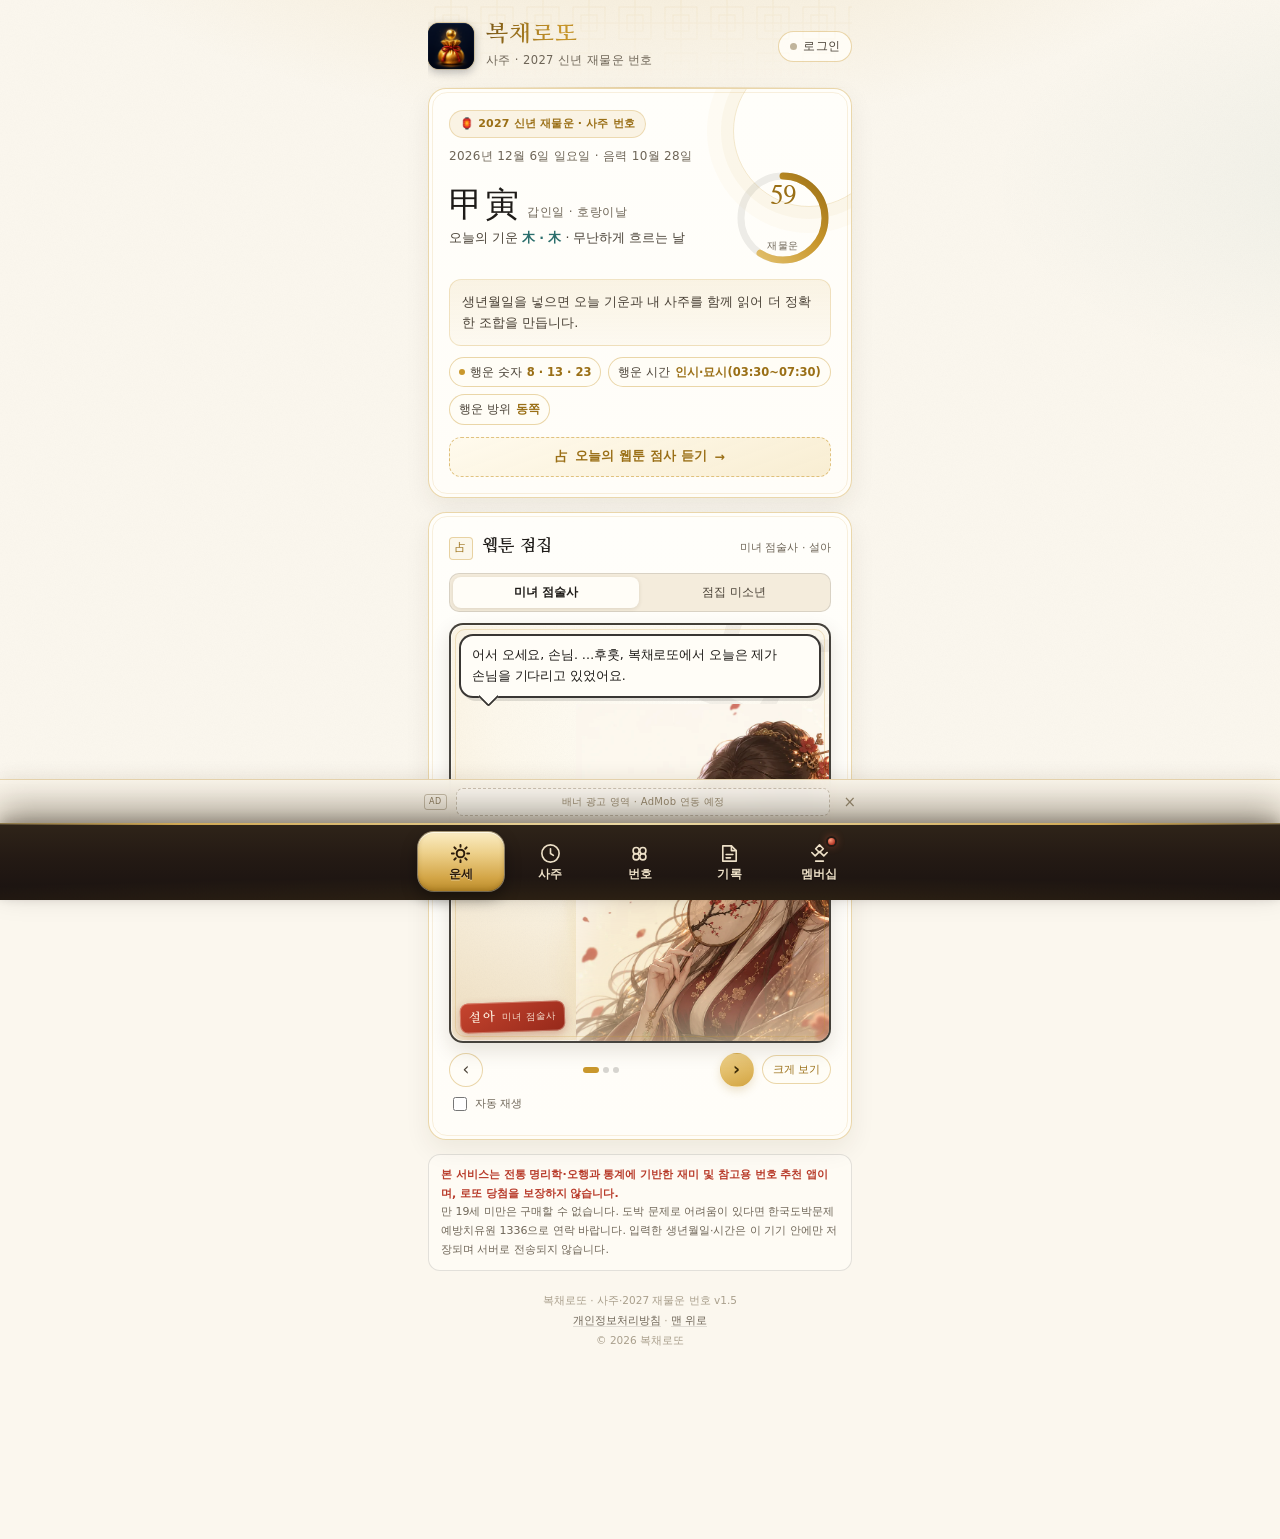
==== commit ee78921a: "feat: 황금 복주머니 아이콘 적용 — 파비콘·PWA·헤더·스플래시 로고, 캐시 v17" ====
--- a/index.html
+++ b/index.html
@@ -17,8 +17,8 @@
 <link rel="preconnect" href="https://fonts.googleapis.com" />
 <link rel="preconnect" href="https://fonts.gstatic.com" crossorigin />
 <link href="https://fonts.googleapis.com/css2?family=Nanum+Myeongjo:wght@400;700;800&family=Gowun+Batang:wght@400;700&display=swap" rel="stylesheet" />
-<link rel="stylesheet" href="style.css?v=16" />
-<link rel="stylesheet" href="webtoon.css?v=16" />
+<link rel="stylesheet" href="style.css?v=17" />
+<link rel="stylesheet" href="webtoon.css?v=17" />
 <style>
 /* 인트로 스플래시 — 외부 CSS를 기다리지 않고 첫 페인트부터 화면을 덮도록 하는 최소 스타일 */
 html.splashing { background-color: #100E0C; }
@@ -65,7 +65,7 @@
     <div class="sp-frame"><b></b><b></b><b></b><b></b></div>
   </div>
   <div class="sp-core">
-    <div class="sp-seal">運<small>命</small></div>
+    <div class="sp-seal"><img src="./icon-192.png" alt="" width="92" height="92" decoding="async" /></div>
     <div class="sp-title">복채로또</div>
     <div class="sp-rule"><i></i><span>福</span><i></i></div>
     <p class="sp-sub">사주 · 2027 신년 재물운 번호</p>
@@ -108,7 +108,7 @@
 <div class="wrap">
   <header class="topbar">
     <div class="brand">
-      <div class="seal" aria-hidden="true">運<small>命</small></div>
+      <div class="brand-mark" aria-hidden="true"><img src="./icon-192.png" alt="" width="46" height="46" decoding="async" /></div>
       <div class="brand-text">
         <b>복채로또</b>
         <span>사주 · 2027 신년 재물운 번호</span>
@@ -638,12 +638,12 @@
 
 <div class="toast" id="toast" role="status" aria-live="polite"></div>
 
-<script src="lunar.js?v=16"></script>
-<script src="saju.js?v=16"></script>
-<script src="account.js?v=16"></script>
-<script src="premium.js?v=16"></script>
-<script src="webtoon.js?v=16"></script>
-<script src="wish.js?v=16"></script>
-<script src="app.js?v=16"></script>
+<script src="lunar.js?v=17"></script>
+<script src="saju.js?v=17"></script>
+<script src="account.js?v=17"></script>
+<script src="premium.js?v=17"></script>
+<script src="webtoon.js?v=17"></script>
+<script src="wish.js?v=17"></script>
+<script src="app.js?v=17"></script>
 </body>
 </html>
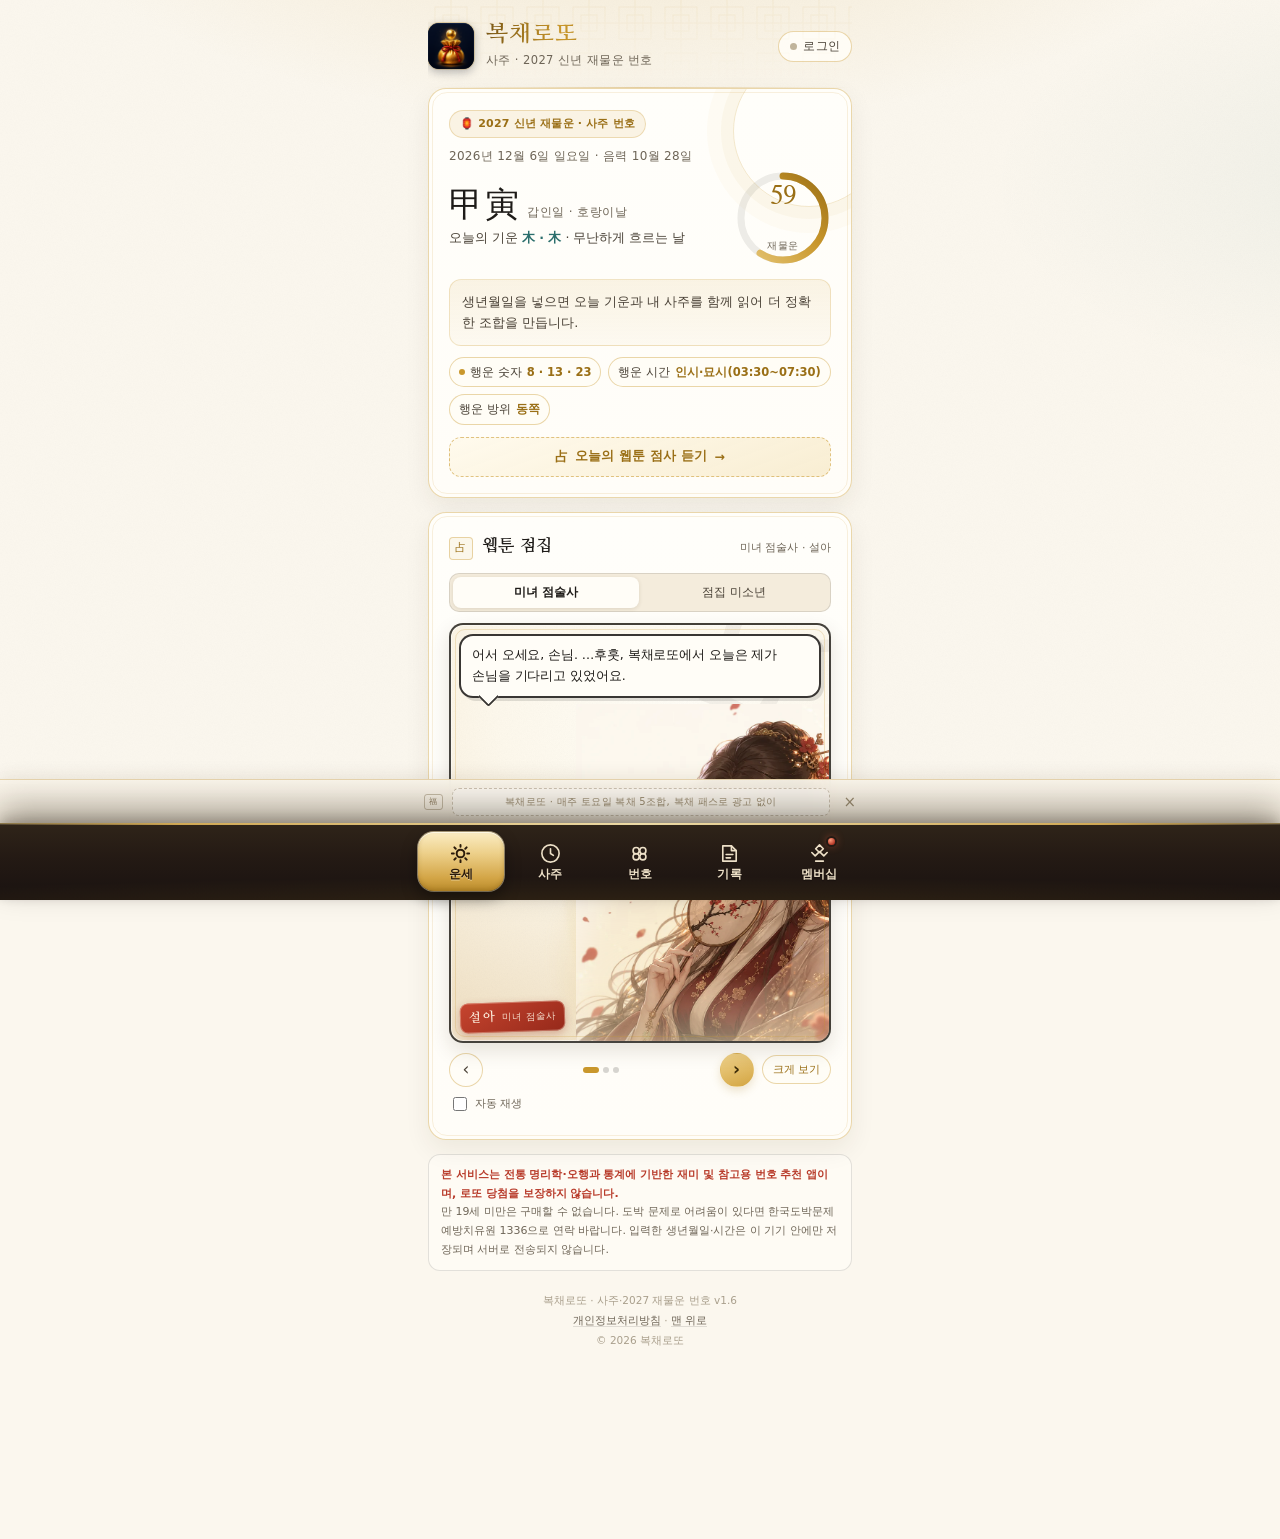
==== commit fc336587: "feat: 계좌이체 결제·이용권 코드 정식 오픈 — 테스트 결제 문구 제거, 계좌 원클릭 복사, 코드 검증·즉시 활성화 (자원 v18)" ====
--- a/index.html
+++ b/index.html
@@ -17,8 +17,8 @@
 <link rel="preconnect" href="https://fonts.googleapis.com" />
 <link rel="preconnect" href="https://fonts.gstatic.com" crossorigin />
 <link href="https://fonts.googleapis.com/css2?family=Nanum+Myeongjo:wght@400;700;800&family=Gowun+Batang:wght@400;700&display=swap" rel="stylesheet" />
-<link rel="stylesheet" href="style.css?v=17" />
-<link rel="stylesheet" href="webtoon.css?v=17" />
+<link rel="stylesheet" href="style.css?v=18" />
+<link rel="stylesheet" href="webtoon.css?v=18" />
 <style>
 /* 인트로 스플래시 — 외부 CSS를 기다리지 않고 첫 페인트부터 화면을 덮도록 하는 최소 스타일 */
 html.splashing { background-color: #100E0C; }
@@ -318,7 +318,7 @@
               <span class="wish-lock-ico" aria-hidden="true">🔒</span>
               <p class="wish-teller" data-teller-line>미녀 점술사 설아 — 복채를 내야 부적에 힘이 생깁니다.</p>
               <button type="button" class="btn btn-gold" id="wishBuy">10,000원 복채 내고 소원 부적 소장하기</button>
-              <p class="tiny">구독 요금제와 별개의 단건 상품 · 테스트 결제 (실제 청구 없음)</p>
+              <p class="tiny">구독 요금제와 별개의 단건 상품 · 1건 10,000원</p>
             </div>
           </div>
           <div class="btn-row" style="margin-top:12px">
@@ -381,24 +381,30 @@
           <span class="right" id="tierNow">무료 회원</span>
         </div>
 
-        <div class="beta-note">
-          <b>베타 · 테스트 결제 모드</b>
-          <p>지금은 실제로 청구되지 않는 체험 모드입니다. 버튼을 누르면 이 기기에서만 등급이 바뀌고, 모든 기능이 실제로 열립니다.
-            정식 출시 시 Google Play 인앱 결제(Google Play Billing)와 계정 서버로 교체됩니다. ‘3일 소원 부적·카드’는 구독과 별도의 <b>1건 10,000원</b> 단건 결제입니다.</p>
-        </div>
+        <div class="pay-intro">
+          <b>계좌이체로 결제하고, 이용권 코드로 바로 시작</b>
+          <p>요금제를 고르면 입금 계좌가 나옵니다. 입금자명에 본인 성함 또는 닉네임을 적고 입금 확인을 알려주시면 <b>이용권 코드</b>를 보내드립니다. 받은 코드를 아래에 넣으면 즉시 등급이 열립니다.</p>
+          <div class="bank-mini">
+            <span>카카오뱅크 <b>3333-06-3329778</b> · 예금주 이원철</span>
+            <button type="button" class="bank-copy" data-copy-acc>계좌 복사</button>
+          </div>
+        </div>
+
+        <div id="voucherTop"></div>
 
         <div class="plans" id="planList"></div>
 
         <details class="terms" id="termsBox">
-          <summary>결제 · 자동갱신 · 해지 · 환불 조건</summary>
+          <summary>결제 · 이용 기간 · 환불 조건</summary>
           <ul>
-            <li><b>요금</b> — 월간 <b>복채 패스 6,900원</b>(1개월 자동갱신) / 연간 <b>1년 패스 59,000원</b>(12개월, 월 4,917원꼴 · 약 29% 할인) / VIP <b>황금 사주 패스</b> 월 12,900원 또는 평생 89,000원(1회 결제). 부가세 포함 금액입니다.</li>
+            <li><b>요금</b> — 월간 <b>복채 패스 6,900원</b>(1개월) / 연간 <b>1년 패스 59,000원</b>(12개월, 월 4,917원꼴 · 약 29% 할인) / VIP <b>황금 사주 패스</b> 월 12,900원 또는 평생 89,000원(1회 결제). 부가세 포함 금액입니다.</li>
             <li><b>매주 복채 5조합</b> — 복채 패스 이상 회원에게는 매주 토요일 추첨 회차 기준 <b>복채 5조합</b>이 자동 발급되어 회차별 보관함에 저장됩니다. VIP는 정밀 10조합까지 매주 발급됩니다.</li>
             <li><b>단건 상품</b> — ‘3일 소원 부적·카드’는 구독 요금제와 별개의 <b>1건 10,000원</b> 상품이며, 결제 즉시 이미지가 제공되는 디지털 콘텐츠로 제공 시작 후 청약철회가 제한될 수 있습니다.</li>
-            <li><b>자동갱신</b> — 다음 결제 예정일 <b>24시간 전까지</b> 해지하면 다음 회차 금액이 청구되지 않습니다. 해지 후에도 이미 결제한 기간의 만료일까지는 그대로 이용할 수 있습니다.</li>
+            <li><b>결제 방식</b> — 현재는 <b>계좌이체</b>(카카오뱅크 3333-06-3329778 · 예금주 이원철)로 입금하고, 입금 확인 후 받은 <b>이용권 코드</b>를 앱에 등록하면 바로 이용할 수 있습니다. 코드는 등록한 기기(브라우저)에서만 유효하며 한 번만 쓸 수 있습니다.</li>
+            <li><b>이용 기간</b> — 이용권은 <b>자동갱신 없이</b> 고른 기간만 이용합니다. 기간이 끝나면 자동으로 무료 회원이 되고 추가 결제가 일어나지 않습니다.</li>
             <li><b>청약철회</b> — 결제 후 7일 이내에 콘텐츠를 이용하지 않았다면 청약철회(전액 환불)할 수 있습니다. 다만 황금 5조합·심층 리포트 등 <b>디지털 콘텐츠 열람을 시작한 뒤에는 청약철회가 제한</b>될 수 있습니다(전자상거래법 제17조 제2항).</li>
             <li><b>환불</b> — 중도 해지 시 이용하지 않은 잔여 기간에 대해 관련 법령과 스토어 정책에 따라 환불을 검토합니다. 단순 변심에 의한 부분 환불은 제한될 수 있습니다.</li>
-            <li><b>스토어 결제</b> — Google Play에서 결제하는 경우 Google Play의 환불·해지 정책이 함께 적용되며, 해지는 Google Play 구독 메뉴에서도 가능합니다.</li>
+            <li><b>스토어 결제</b> — 향후 Google Play 인앱 결제를 도입하면 그 결제·환불 정책이 함께 적용되며, 도입 시점에 이 화면에서 미리 알립니다.</li>
             <li><b>가격 변경</b> — 요금이 바뀌면 최소 30일 전에 앱과 이 화면에서 알립니다.</li>
           </ul>
         </details>
@@ -461,7 +467,7 @@
     </div>
 
     <footer class="foot">
-      복채로또 · 사주·2027 재물운 번호 v1.5<br />
+      복채로또 · 사주·2027 재물운 번호 v1.6<br />
       <a href="./privacy.html">개인정보처리방침</a> · <a href="#today">맨 위로</a><br />
       © 2026 복채로또
     </footer>
@@ -471,8 +477,8 @@
 <!-- 하단 배너 광고 자리 -->
 <div class="adbar" id="adbar">
   <div class="adbar-inner">
-    <span class="ad-badge">AD</span>
-    <div class="ad-slot">배너 광고 영역 · AdMob 연동 예정</div>
+    <span class="ad-badge">福</span>
+    <div class="ad-slot">복채로또 · 매주 토요일 복채 5조합, 복채 패스로 광고 없이</div>
     <button class="ad-close" id="adClose" aria-label="광고 영역 닫기">×</button>
   </div>
 </div>
@@ -508,7 +514,7 @@
   <div class="modal">
     <div class="seal seal-mini" aria-hidden="true" style="margin:0 auto 8px">福</div>
     <h3 id="adTitle">복채를 받는 중</h3>
-    <p id="adDesc">짧은 광고가 끝나면 오늘의 황금 5조합과 상세 사주 리포트가 열립니다.</p>
+    <p id="adDesc">짧게 기다리면 오늘의 황금 5조합과 상세 사주 리포트가 열립니다.</p>
     <div class="countdown" id="adCount">
       <svg viewBox="0 0 92 92" aria-hidden="true">
         <circle cx="46" cy="46" r="41" fill="none" stroke="rgba(30,27,24,.09)" stroke-width="6" />
@@ -517,9 +523,9 @@
       </svg>
       <b id="adSec">3</b>
     </div>
-    <button type="button" class="btn btn-gold" id="adDone" disabled>광고 시청 중…</button>
+    <button type="button" class="btn btn-gold" id="adDone" disabled>준비 중…</button>
     <button type="button" class="btn btn-ghost" id="adCancel" style="margin-top:8px">닫기</button>
-    <p class="tiny">웹 데모용 모의 광고입니다. 앱 출시 시 AdMob 보상형 광고로 교체됩니다.</p>
+    <p class="tiny">잠시만 기다리면 오늘의 황금 5조합과 상세 사주 리포트가 열립니다.</p>
   </div>
 </div>
 
@@ -560,7 +566,7 @@
     <button type="button" class="modal-x" data-close="authModal" aria-label="닫기">×</button>
     <div class="seal seal-mini" aria-hidden="true">會</div>
     <h3 id="authTitle">회원가입 · 로그인</h3>
-    <p class="tiny beta-line">베타 테스트 계정입니다. 계정 정보는 이 기기(브라우저)에만 저장되고 실제 본인인증·서버 전송은 없습니다.</p>
+    <p class="tiny beta-line">계정 정보는 이 기기(브라우저)에만 저장되며 서버로 전송되지 않습니다.</p>
 
     <div class="tabs" id="authTabs" role="tablist">
       <button type="button" data-auth-tab="login" class="on" role="tab">로그인</button>
@@ -603,18 +609,7 @@
       <button class="btn btn-primary" type="submit">회원가입</button>
     </form>
 
-    <div class="or"><span>또는</span></div>
-    <div class="social">
-      <button type="button" class="sns google" data-social="google">
-        <svg viewBox="0 0 24 24" aria-hidden="true"><path fill="#4285F4" d="M21.6 12.2c0-.7-.1-1.4-.2-2H12v3.9h5.4a4.6 4.6 0 0 1-2 3v2.5h3.2c1.9-1.7 3-4.3 3-7.4z"/><path fill="#34A853" d="M12 22c2.7 0 5-.9 6.6-2.4l-3.2-2.5c-.9.6-2 1-3.4 1-2.6 0-4.8-1.7-5.6-4.1H3.1v2.6A10 10 0 0 0 12 22z"/><path fill="#FBBC05" d="M6.4 14a6 6 0 0 1 0-3.8V7.6H3.1a10 10 0 0 0 0 9l3.3-2.6z"/><path fill="#EA4335" d="M12 6.1c1.5 0 2.8.5 3.8 1.5l2.8-2.8A10 10 0 0 0 3.1 7.6L6.4 10c.8-2.3 3-3.9 5.6-3.9z"/></svg>
-        Google로 계속
-      </button>
-      <button type="button" class="sns kakao" data-social="kakao">
-        <svg viewBox="0 0 24 24" aria-hidden="true"><path fill="#3A1D1D" d="M12 3.5c-4.7 0-8.5 3-8.5 6.7 0 2.4 1.6 4.5 4 5.7l-1 3.6c-.1.4.3.7.7.5l4.1-2.6c.2 0 .5.1.7.1 4.7 0 8.5-3 8.5-6.7S16.7 3.5 12 3.5z"/></svg>
-        카카오로 계속
-      </button>
-    </div>
-    <p class="tiny">소셜 로그인은 데모에서 <b>원클릭 테스트 계정</b>으로 동작합니다. 실제 연동 시 각 사업자 OAuth로 교체됩니다.</p>
+    <p class="tiny">가입 정보는 이 기기(브라우저) 안에만 저장됩니다. 비밀번호는 소금값과 함께 해시로만 보관합니다.</p>
   </div>
 </div>
 
@@ -627,23 +622,23 @@
   </div>
 </div>
 
-<!-- 체험 결제 확인 모달 -->
+<!-- 결제 · 이용권 코드 모달 -->
 <div class="modal-back" id="payModal" role="dialog" aria-modal="true" aria-labelledby="payTitle">
   <div class="modal">
     <button type="button" class="modal-x" data-close="payModal" aria-label="닫기">×</button>
-    <h3 id="payTitle">체험 결제</h3>
+    <h3 id="payTitle">결제 · 이용권 등록</h3>
     <div id="payBody"></div>
   </div>
 </div>
 
 <div class="toast" id="toast" role="status" aria-live="polite"></div>
 
-<script src="lunar.js?v=17"></script>
-<script src="saju.js?v=17"></script>
-<script src="account.js?v=17"></script>
-<script src="premium.js?v=17"></script>
-<script src="webtoon.js?v=17"></script>
-<script src="wish.js?v=17"></script>
-<script src="app.js?v=17"></script>
+<script src="lunar.js?v=18"></script>
+<script src="saju.js?v=18"></script>
+<script src="account.js?v=18"></script>
+<script src="premium.js?v=18"></script>
+<script src="webtoon.js?v=18"></script>
+<script src="wish.js?v=18"></script>
+<script src="app.js?v=18"></script>
 </body>
 </html>
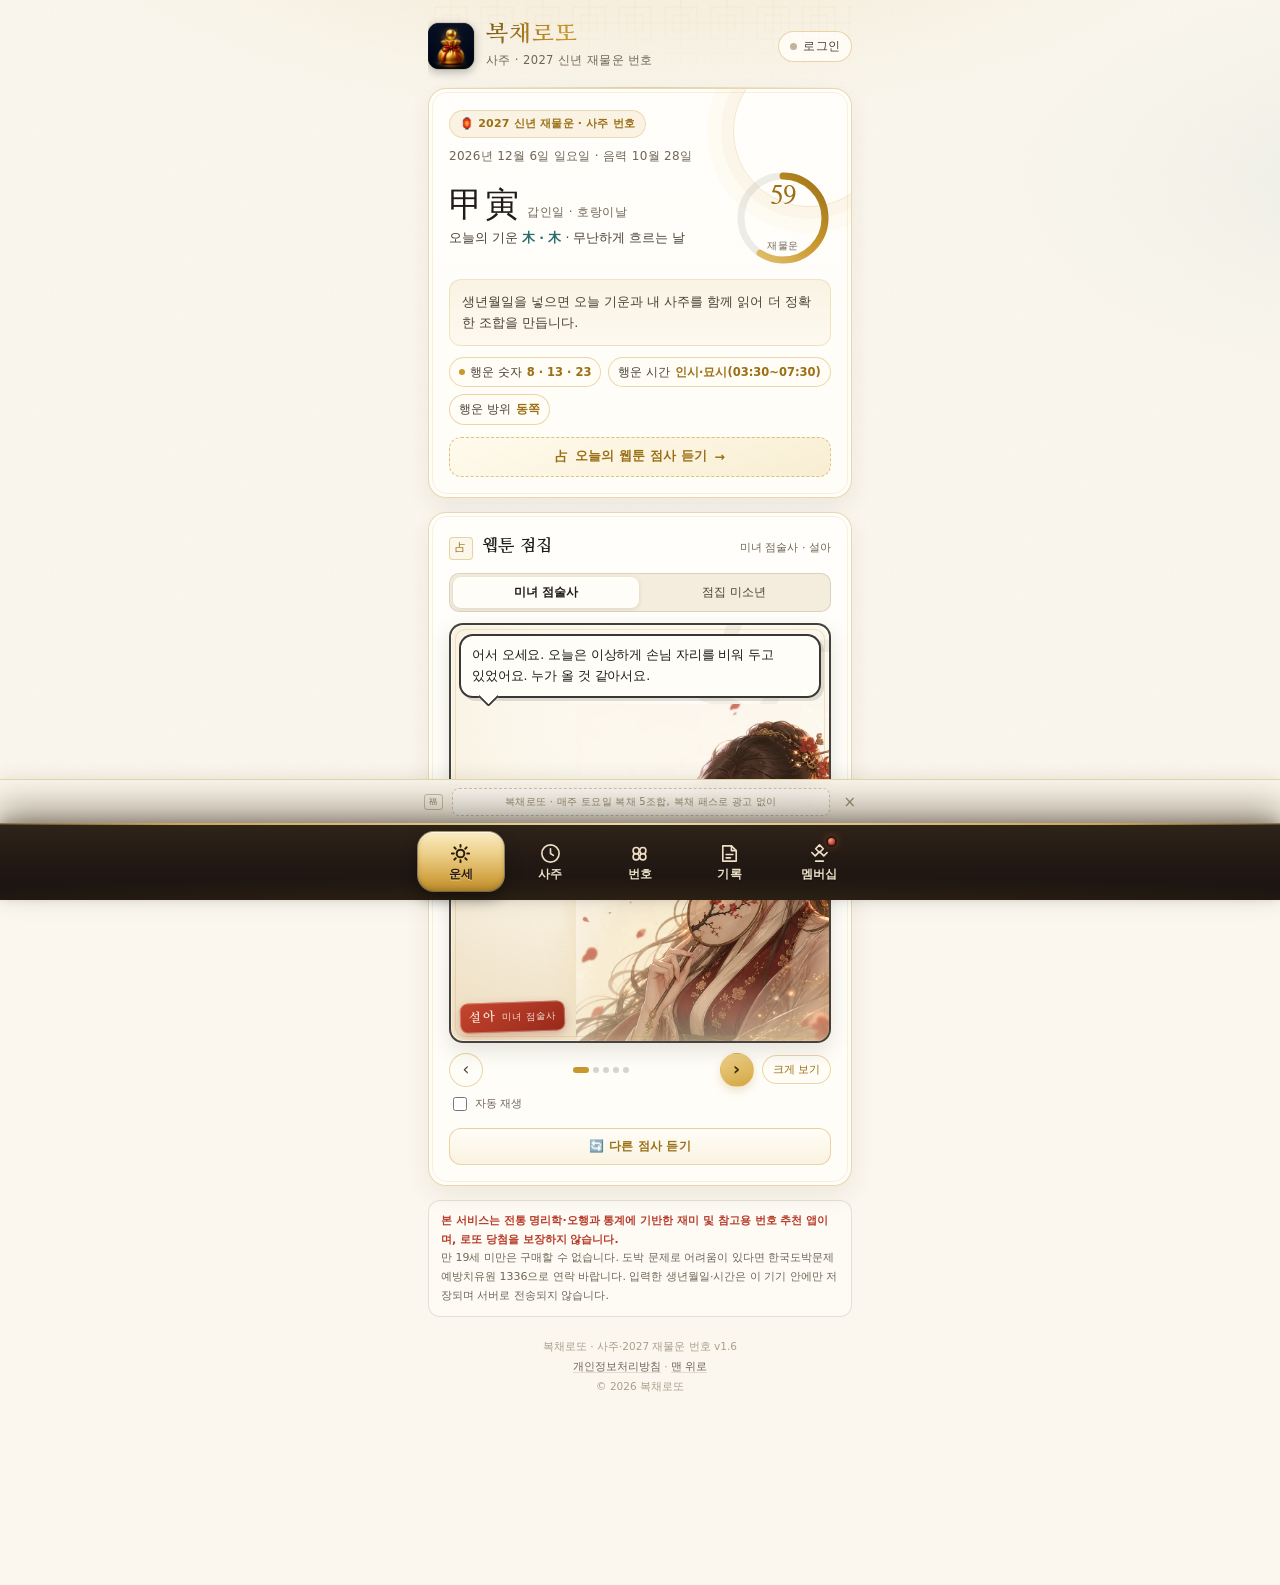
==== commit 2a98a40f: "feat(webtoon): 점집 대사 다변화·동적 변주 — 설아·하윤 시나리오 8종, 시간대·요일(추첨일)·사주·재물운·주의할 달 반영, '다른 점사 듣기' 버튼 추가 (자원 v2" ====
--- a/index.html
+++ b/index.html
@@ -17,8 +17,8 @@
 <link rel="preconnect" href="https://fonts.googleapis.com" />
 <link rel="preconnect" href="https://fonts.gstatic.com" crossorigin />
 <link href="https://fonts.googleapis.com/css2?family=Nanum+Myeongjo:wght@400;700;800&family=Gowun+Batang:wght@400;700&display=swap" rel="stylesheet" />
-<link rel="stylesheet" href="style.css?v=18" />
-<link rel="stylesheet" href="webtoon.css?v=18" />
+<link rel="stylesheet" href="style.css?v=20" />
+<link rel="stylesheet" href="webtoon.css?v=20" />
 <style>
 /* 인트로 스플래시 — 외부 CSS를 기다리지 않고 첫 페인트부터 화면을 덮도록 하는 최소 스타일 */
 html.splashing { background-color: #100E0C; }
@@ -176,6 +176,7 @@
           <button type="button" class="wt-mini" data-wt-open>크게 보기</button>
         </div>
         <label class="wt-auto"><input type="checkbox" data-wt-auto id="wtAutoInline" /> 자동 재생</label>
+        <div class="wt-extra"><button type="button" class="wt-shuffle" data-wt-shuffle aria-label="다른 점사 듣기">🔄 다른 점사 듣기</button></div>
         <div class="wt-cta" id="wtCtaInline" hidden></div>
       </section>
 
@@ -554,6 +555,7 @@
         <button type="button" class="wt-round wt-round-next" data-wt-next aria-label="다음 대사">›</button>
       </div>
       <label class="wt-auto"><input type="checkbox" id="cutAuto" data-wt-auto /> 자동 재생</label>
+      <div class="wt-extra"><button type="button" class="wt-shuffle" data-wt-shuffle aria-label="다른 점사 듣기">🔄 다른 점사 듣기</button></div>
       <div class="wt-cta" id="cutCta" hidden></div>
       <p class="wt-note">재미로 보는 사주 점사입니다 · 당첨을 보장하지 않아요</p>
     </div>
@@ -633,12 +635,12 @@
 
 <div class="toast" id="toast" role="status" aria-live="polite"></div>
 
-<script src="lunar.js?v=18"></script>
-<script src="saju.js?v=18"></script>
-<script src="account.js?v=18"></script>
-<script src="premium.js?v=18"></script>
-<script src="webtoon.js?v=18"></script>
-<script src="wish.js?v=18"></script>
-<script src="app.js?v=18"></script>
+<script src="lunar.js?v=20"></script>
+<script src="saju.js?v=20"></script>
+<script src="account.js?v=20"></script>
+<script src="premium.js?v=20"></script>
+<script src="webtoon.js?v=20"></script>
+<script src="wish.js?v=20"></script>
+<script src="app.js?v=20"></script>
 </body>
 </html>
--- a/webtoon.css
+++ b/webtoon.css
@@ -168,6 +168,27 @@
 }
 .wt-auto input { width: 14px; height: 14px; accent-color: var(--gold); }
 
+/* 다른 점사 듣기 — 카드·컷 공통 */
+.wt-extra { margin-top: 9px; }
+.wt-shuffle {
+  width: 100%; display: flex; align-items: center; justify-content: center; gap: 6px;
+  border: 1px solid var(--line-gold); border-radius: 12px; padding: 9px 12px;
+  background: linear-gradient(180deg, #FFFDF7 0%, #FBF3E1 100%);
+  color: var(--gold-d); font-size: 12px; font-weight: 600; letter-spacing: .2px;
+  cursor: pointer; transition: background .18s, transform .12s, box-shadow .18s;
+}
+.wt-shuffle:hover { background: #FFF7E6; box-shadow: 0 2px 8px rgba(201, 151, 44, .16); }
+.wt-shuffle:active { transform: translateY(1px); }
+.cut-bar .wt-extra { margin-top: 8px; }
+.cut-bar .wt-shuffle { font-size: 11.5px; padding: 8px 10px; }
+
+/* 다른 점사로 바뀔 때 살짝 흔들리는 표시 */
+@keyframes wtSwapIn {
+  0% { opacity: .2; transform: translateY(5px) scale(.995); }
+  100% { opacity: 1; transform: none; }
+}
+.wt-stage.swapped .wt-bubbles { animation: wtSwapIn .5s ease both; }
+
 /* 안내(회원가입·요금제) 박스 */
 .wt-cta { margin-top: 10px; }
 .wt-cta[hidden] { display: none; }
@@ -257,6 +278,7 @@
   .wt-bubble p { font-size: 12px; }
   .wt-char { width: 84%; }
   .wt-mini { display: none; }
+  .wt-shuffle { font-size: 11px; padding: 8px 10px; }
 }
 @media (prefers-reduced-motion: reduce) {
   .wt-char, .wt-char img, .wt-aura, .wt-halo { animation: none !important; }
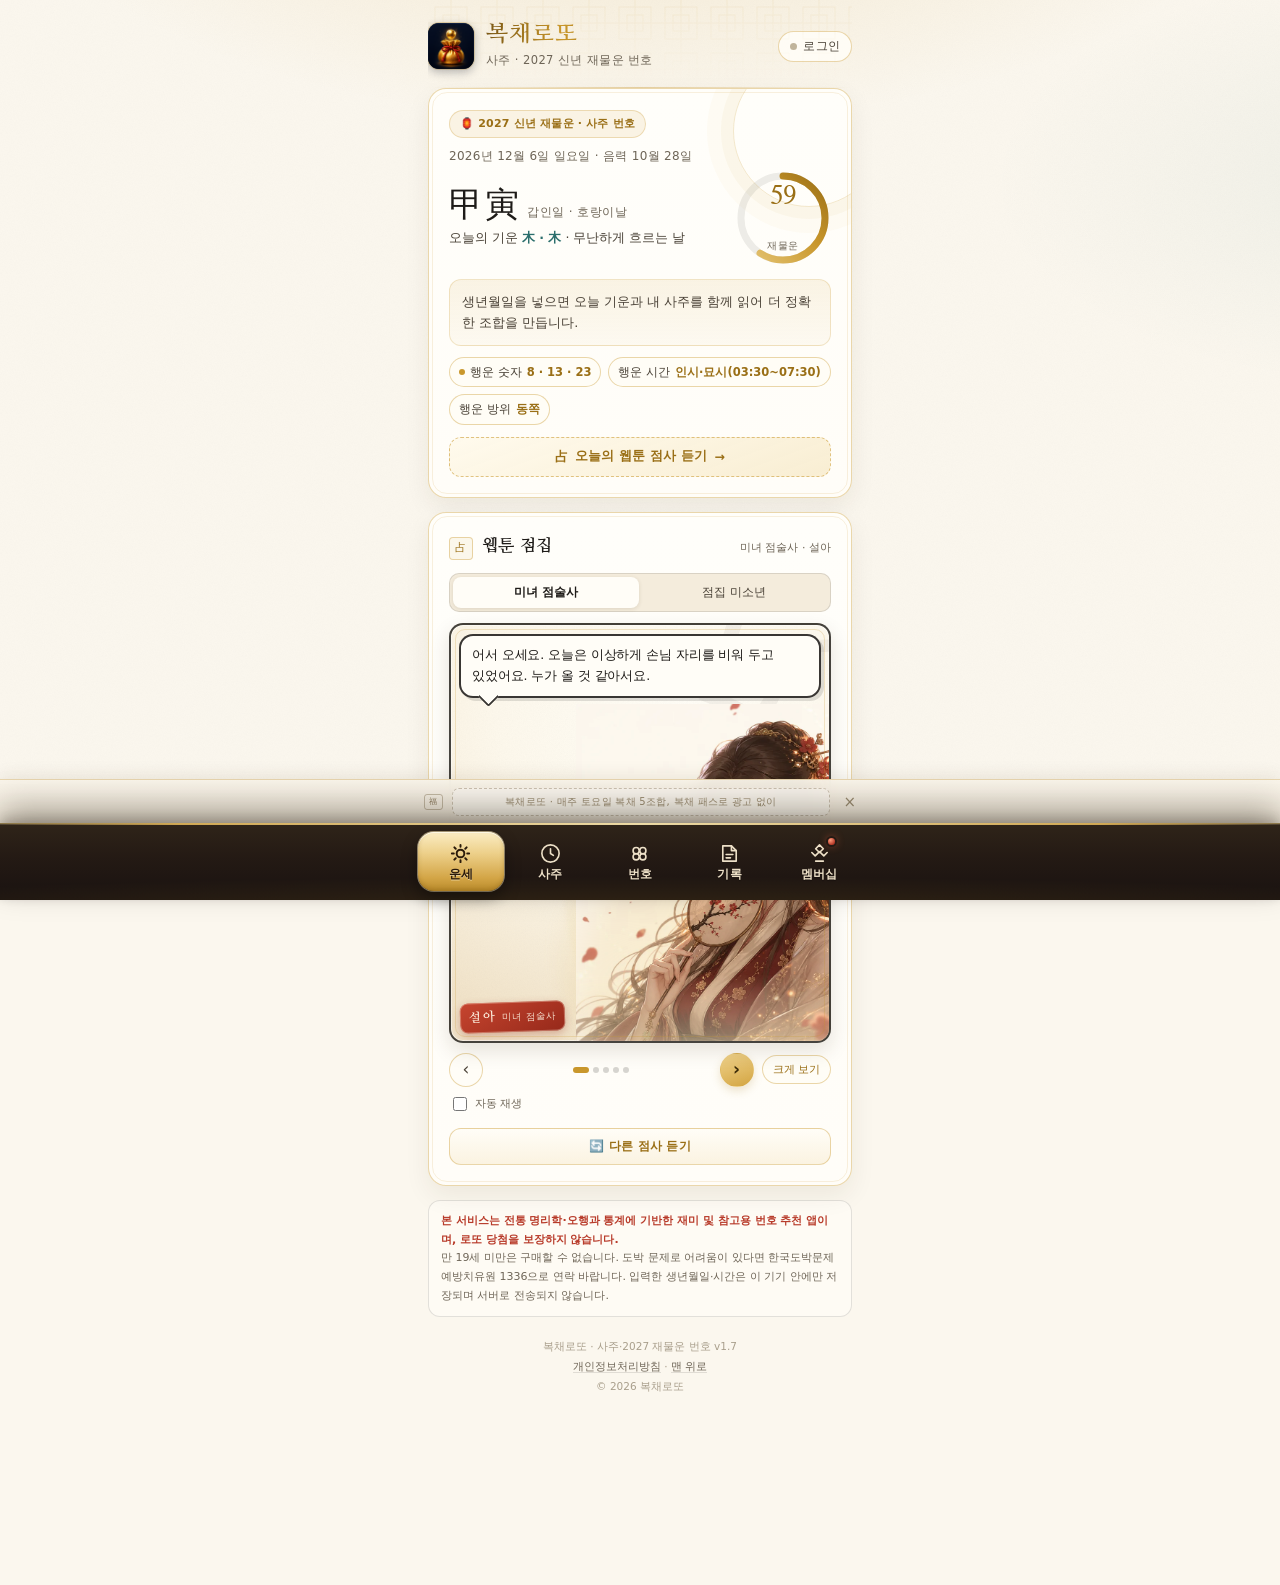
==== commit cf8d861a: "feat(play): 플레이스토어 무료·광고형 채널 모드(?channel=play) — 계좌이체·이용권·요금표 숨김, 전 콘텐츠 무료 개방, 캐시 v22" ====
--- a/index.html
+++ b/index.html
@@ -4,6 +4,44 @@
 <meta charset="utf-8" />
 <meta name="viewport" content="width=device-width, initial-scale=1, viewport-fit=cover" />
 <meta name="theme-color" content="#1E1B18" />
+<script>
+/* ───────── 채널 판별: 플레이스토어 앱(무료·광고형) / 웹(계좌이체) ─────────
+   · ?channel=play  → 플레이스토어 무료·광고형 모드 (sessionStorage에 기억)
+   · ?channel=web   → 무료 모드 해제(웹 판매 화면)
+   · 그 외          → 저장된 채널을 따름 (기본값 web)
+   이 스크립트는 CSS·다른 스크립트보다 먼저 돌아, 결제 UI가 잠깐이라도 그려지지 않게 합니다. */
+(function () {
+  var play = false;
+  try {
+    var q = new URLSearchParams(location.search);
+    var ch = q.get('channel');
+    if (ch === 'web') {
+      try { sessionStorage.removeItem('bokchae_play_channel'); } catch (e) {}
+    } else if (ch === 'play') {
+      try { sessionStorage.setItem('bokchae_play_channel', '1'); } catch (e) {}
+      play = true;
+    } else {
+      try { play = sessionStorage.getItem('bokchae_play_channel') === '1'; } catch (e) {}
+    }
+  } catch (e) {}
+  window.BOKCHAE_PLAY = play;
+  window.BOKCHAE_CHANNEL = play ? 'play' : 'web';
+  if (play) document.documentElement.setAttribute('data-channel', 'play');
+})();
+</script>
+<style>
+/* 플레이스토어 모드: 계좌이체·이용권 코드·요금표·결제 모달은 화면에 존재하지 않습니다 */
+html[data-channel="play"] .pay-intro,
+html[data-channel="play"] .bank-mini,
+html[data-channel="play"] #voucherTop,
+html[data-channel="play"] #planList,
+html[data-channel="play"] #termsBox,
+html[data-channel="play"] #myPageBtn,
+html[data-channel="play"] #payModal,
+html[data-channel="play"] [data-tabgroup="membership"] [data-tab="plans"],
+html[data-channel="play"] [data-tabpane="membership:plans"] { display: none !important; }
+html[data-channel="play"] #wishBuy { display: none !important; }
+</style>
 <meta name="description" content="복채로또 - 사주와 2027 신년 재물운으로 로또 6/45 번호를 고르는 앱. 생년월일만 넣으면 웹툰 점술사가 오늘의 기운과 2027 정미년 재물운을 내 사주에 맞춰 풀어 주고, 무료로 시작해 월간·연간·VIP 멤버십으로 광고 없이 매일 황금 5조합과 심층 사주 리포트를 받아 볼 수 있습니다." />
 <meta name="robots" content="index,follow" />
 <meta property="og:title" content="복채로또 - 사주·2027 재물운 번호" />
@@ -17,8 +55,8 @@
 <link rel="preconnect" href="https://fonts.googleapis.com" />
 <link rel="preconnect" href="https://fonts.gstatic.com" crossorigin />
 <link href="https://fonts.googleapis.com/css2?family=Nanum+Myeongjo:wght@400;700;800&family=Gowun+Batang:wght@400;700&display=swap" rel="stylesheet" />
-<link rel="stylesheet" href="style.css?v=20" />
-<link rel="stylesheet" href="webtoon.css?v=20" />
+<link rel="stylesheet" href="style.css?v=22" />
+<link rel="stylesheet" href="webtoon.css?v=22" />
 <style>
 /* 인트로 스플래시 — 외부 CSS를 기다리지 않고 첫 페인트부터 화면을 덮도록 하는 최소 스타일 */
 html.splashing { background-color: #100E0C; }
@@ -259,6 +297,7 @@
       <button type="button" role="tab" data-tab="numbers" aria-selected="true" class="on">오늘의 번호</button>
       <button type="button" role="tab" data-tab="weekly" aria-selected="false">이번 주 5조합</button>
       <button type="button" role="tab" data-tab="wish" aria-selected="false">소원 부적</button>
+      <button type="button" role="tab" data-tab="buydays" aria-selected="false">구매 길일</button>
     </div>
     <div class="tabpane" data-tabpane="numbers:numbers">
       <section id="numbers" class="card" aria-labelledby="numbers-title">
@@ -328,6 +367,18 @@
           </div>
           <p class="tiny" id="wishHint">미리보기에는 워터마크가 들어갑니다 · 10,000원 결제 후 원본 저장·공유가 열립니다</p>
         </div>
+      </section>
+
+    </div>
+    <div class="tabpane" data-tabpane="numbers:buydays" hidden>
+      <section id="buydays" class="card premium bd-sec" aria-labelledby="buydays-title">
+        <div class="card-head">
+          <span class="hanja">日</span>
+          <h2 id="buydays-title">로또 구매 길일</h2>
+          <span class="right gate-tag" id="buyTag">복채 패스</span>
+        </div>
+        <p class="hint" style="margin:0 0 10px">내 사주의 용신·재성과 그날의 일진이 맞물리는 날을 골라, 복채를 걸기 좋은 날과 피할 날을 달력으로 보여 드립니다.</p>
+        <div class="gate" id="buyBody"></div>
       </section>
 
     </div>
@@ -468,8 +519,8 @@
     </div>
 
     <footer class="foot">
-      복채로또 · 사주·2027 재물운 번호 v1.6<br />
-      <a href="./privacy.html">개인정보처리방침</a> · <a href="#today">맨 위로</a><br />
+      복채로또 · 사주·2027 재물운 번호 v1.7<br />
+      <a href="./privacy.html" id="privacyLink">개인정보처리방침</a> · <a href="#today">맨 위로</a><br />
       © 2026 복채로또
     </footer>
   </main>
@@ -503,7 +554,7 @@
       <svg viewBox="0 0 24 24" aria-hidden="true"><path d="M5 4h9l5 5v11H5z"/><path d="M14 4v5h5M8.5 13h7M8.5 16.5h4.5"/></svg>
       기록
     </a>
-    <a href="#membership" data-target="membership">
+    <a href="#membership" data-target="membership" id="navMembership">
       <svg viewBox="0 0 24 24" aria-hidden="true"><path d="M12 3l4 4-4 4-4-4z"/><path d="M4 11l3.5 3.5L12 10l4.5 4.5L20 11"/><path d="M8 20h8"/></svg>
       멤버십
     </a>
@@ -635,12 +686,12 @@
 
 <div class="toast" id="toast" role="status" aria-live="polite"></div>
 
-<script src="lunar.js?v=20"></script>
-<script src="saju.js?v=20"></script>
-<script src="account.js?v=20"></script>
-<script src="premium.js?v=20"></script>
-<script src="webtoon.js?v=20"></script>
-<script src="wish.js?v=20"></script>
-<script src="app.js?v=20"></script>
+<script src="lunar.js?v=22"></script>
+<script src="saju.js?v=22"></script>
+<script src="account.js?v=22"></script>
+<script src="premium.js?v=22"></script>
+<script src="webtoon.js?v=22"></script>
+<script src="wish.js?v=22"></script>
+<script src="app.js?v=22"></script>
 </body>
 </html>
